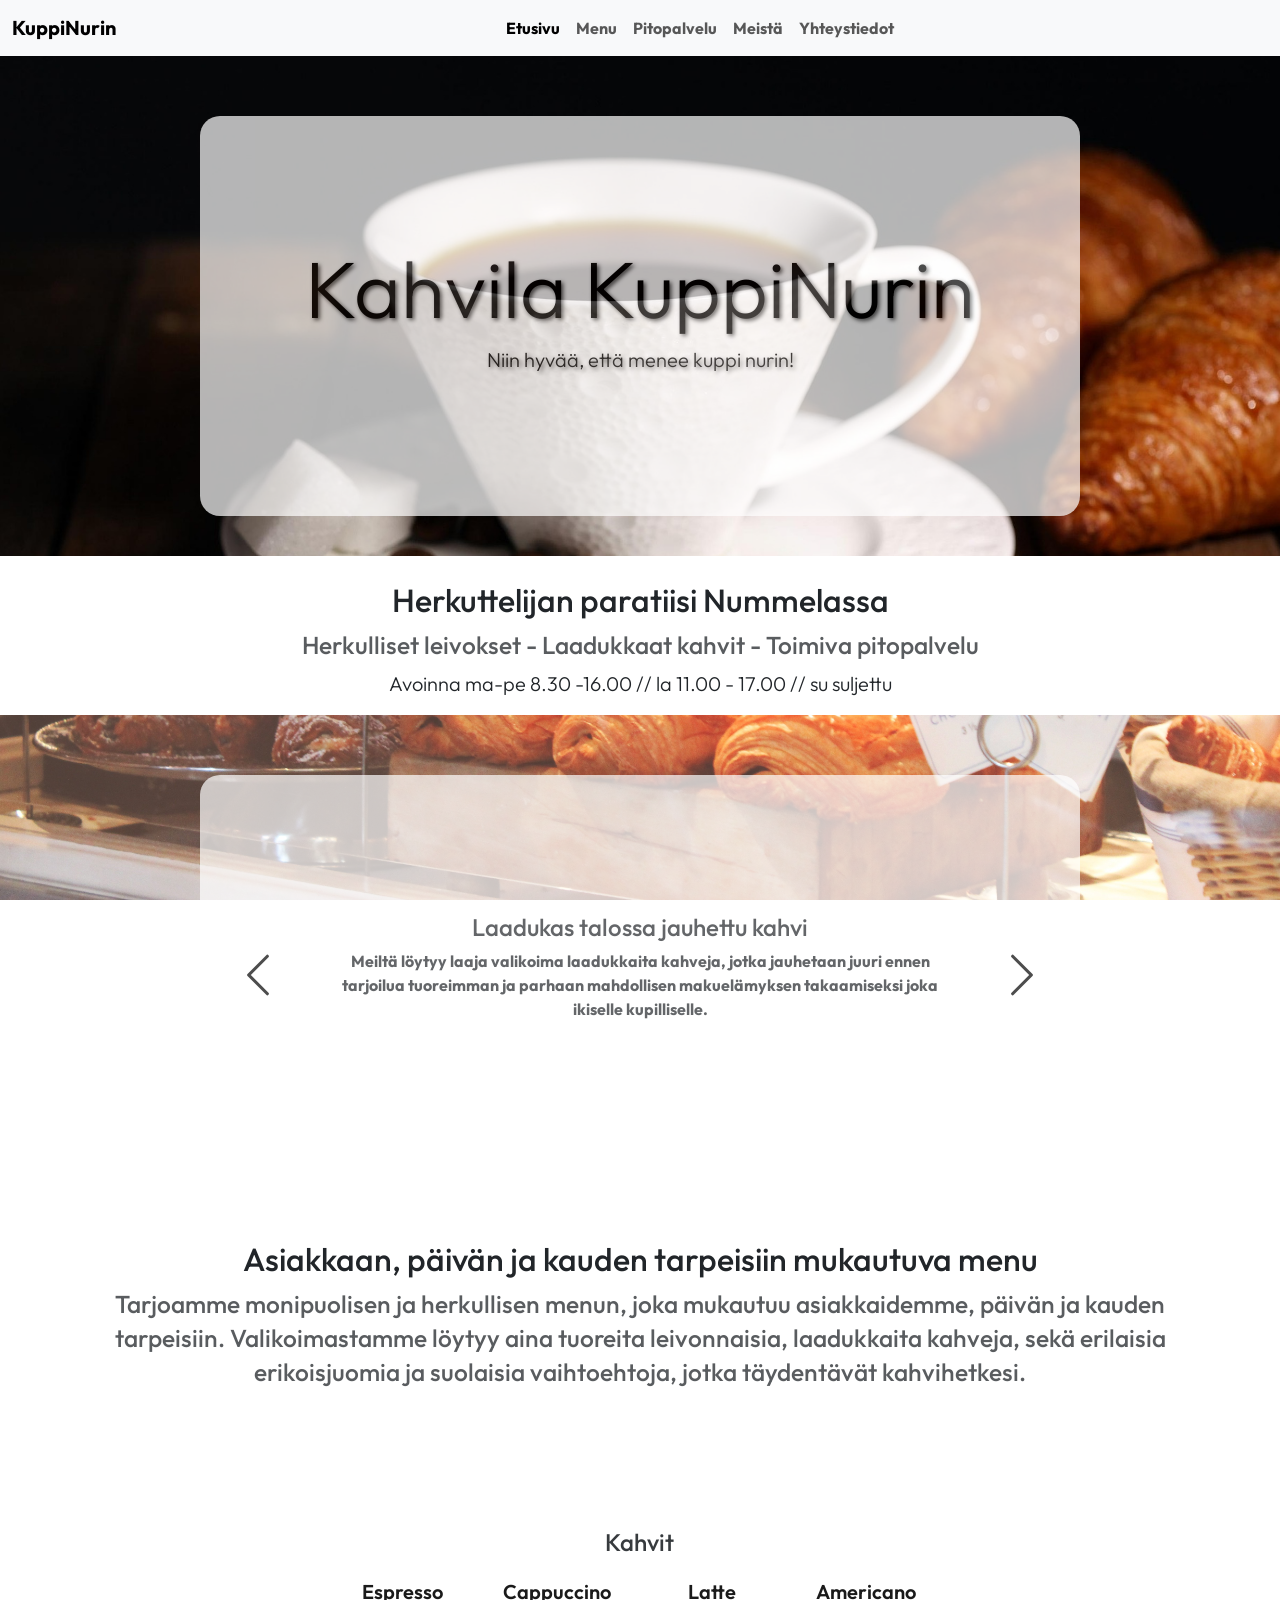
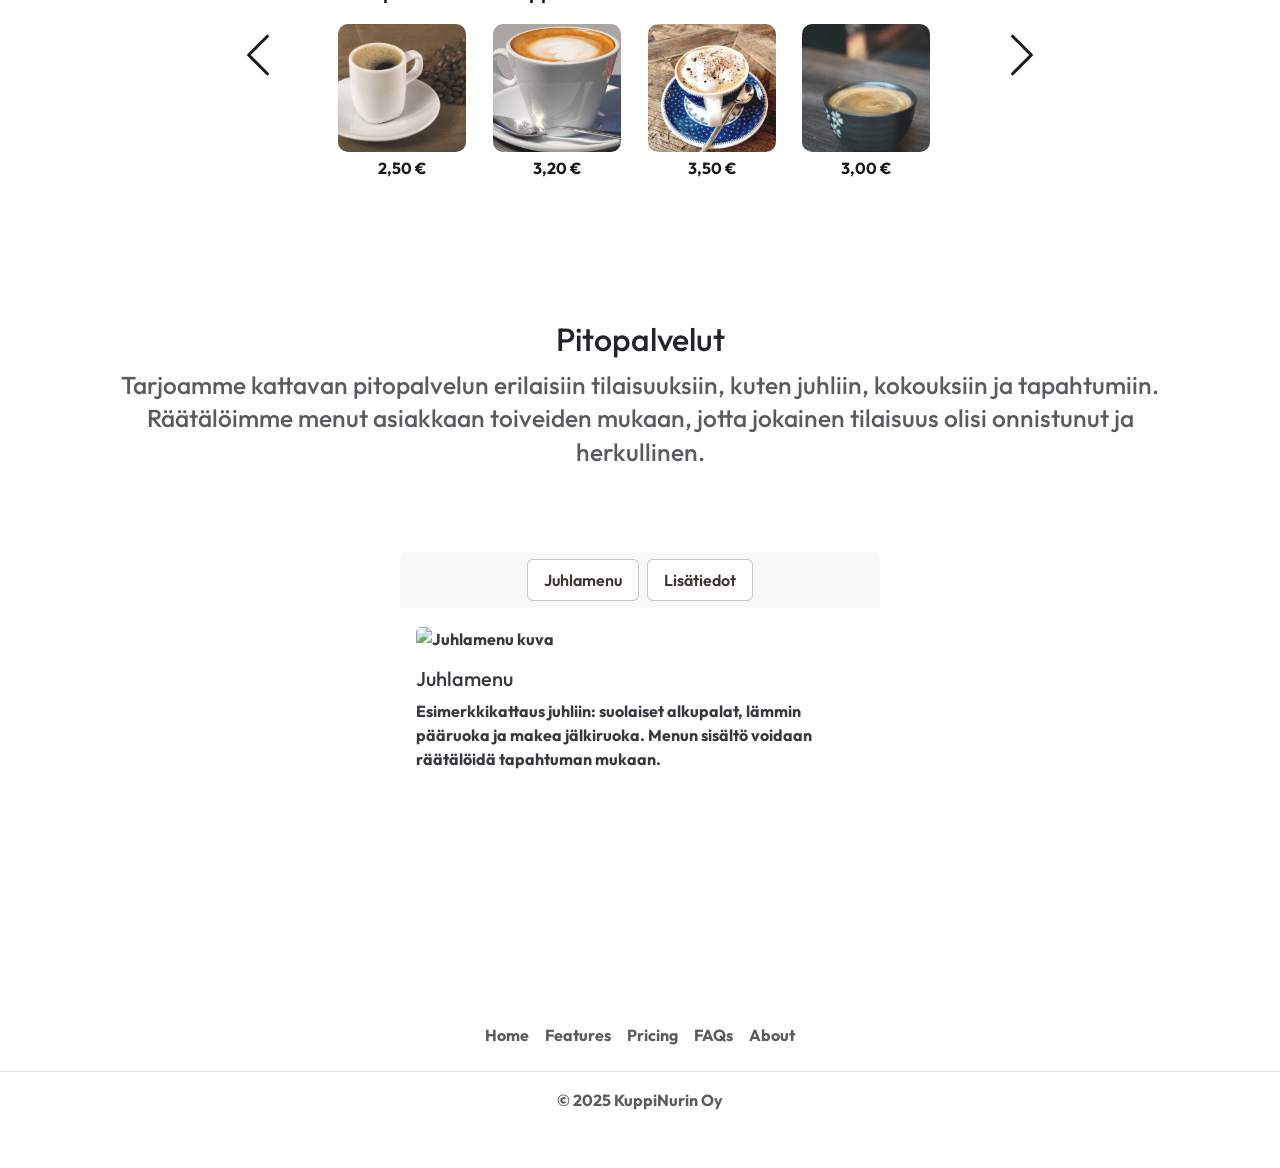
==== index.html @ 812c6a85 "Add new menu images for chicken panini, feta pie, tuna toast, and vegetable wrap" ====
<!doctype html>
<html lang="fi">
  <head>
    <!-- Global metadata, typography, and Bootstrap styles -->
    <meta charset="UTF-8" />
    <meta name="viewport" content="width=device-width, initial-scale=1.0" />
    <title>KuppiNurin</title>
    <link
      href="https://cdn.jsdelivr.net/npm/bootstrap@5.3.8/dist/css/bootstrap.min.css"
      rel="stylesheet"
      integrity="sha384-sRIl4kxILFvY47J16cr9ZwB07vP4J8+LH7qKQnuqkuIAvNWLzeN8tE5YBujZqJLB"
      crossorigin="anonymous" />
    <link rel="stylesheet" href="index_style.css" />
    <link rel="preconnect" href="https://fonts.googleapis.com" />
    <link rel="preconnect" href="https://fonts.gstatic.com" crossorigin />
    <link
      href="https://fonts.googleapis.com/css2?family=Outfit:wght@100..900&display=swap"
      rel="stylesheet" />
  </head>

  <body>
    <!-- Sticky top navigation and hero banner -->
    <header>
      <nav
        class="navbar navbar-expand-lg bg-body-tertiary justify-content-center"
        id="stickynav">
        <div class="container-fluid">
          <a class="navbar-brand" href="#">KuppiNurin</a>
          <button
            class="navbar-toggler"
            type="button"
            data-bs-toggle="collapse"
            data-bs-target="#navbarSupportedContent"
            aria-controls="navbarSupportedContent"
            aria-expanded="false"
            aria-label="Toggle navigation">
            <span class="navbar-toggler-icon"></span>
          </button>
          <div class="collapse navbar-collapse" id="navbarSupportedContent">
            <ul class="navbar-nav mx-auto mb-2 mb-lg-0">
              <li class="nav-item">
                <a class="nav-link active" aria-current="page" href="#"
                  >Etusivu</a
                >
              </li>
              <li class="nav-item">
                <a class="nav-link" href="./menu.html">Menu</a>
              </li>
              <li class="nav-item">
                <a class="nav-link" href="#">Pitopalvelu</a>
              </li>
              <li class="nav-item">
                <a class="nav-link" href="#">Meistä</a>
              </li>
              <li class="nav-item">
                <a class="nav-link" href="#">Yhteystiedot</a>
              </li>
            </ul>
          </div>
        </div>
      </nav>
      <section id="hero-section">
        <div class="container-fluid" id="hero">
          <div class="container" id="herobackground">
            <div class="container justify-content-center" id="hero-content">
              <h1 class="display-1">Kahvila KuppiNurin</h1>
              <p class="lead">Niin hyvää, että menee kuppi nurin!</p>
            </div>
          </div>
        </div>
      </section>
    </header>
    <main>
      <!-- Business intro and opening-hours summary -->
      <section id="business-section">
        <div class="container" id="openinghours">
          <div class="container" id="openinghourscontent">
            <h2>Herkuttelijan paratiisi Nummelassa</h2>
            <h3>
              <small class="text-muted"
                >Herkulliset leivokset - Laadukkaat kahvit - Toimiva
                pitopalvelu</small
              >
            </h3>
            <p class="lead">
              Avoinna ma-pe 8.30 -16.00 // la 11.00 - 17.00 // su suljettu
            </p>
          </div>
        </div>
      </section>
      <!-- About carousel describing core coffee shop services -->
      <section id="information-section">
        <div class="container-fluid" id="businessdescription">
          <div class="container" id="businessdescriptionbackground">
            <div
              class="container justify-content-center"
              id="businessdescriptioncontent">
              <div id="businessdescription-carousel" class="carousel slide">
                <div class="carousel-inner">
                  <div class="carousel-item active">
                    <div
                      class="d-flex justify-content-center align-items-center">
                      <div class="text-center" id="business-caption-1">
                        <h4>Laadukas talossa jauhettu kahvi</h4>
                        <p>
                          Meiltä löytyy laaja valikoima laadukkaita kahveja,
                          jotka jauhetaan juuri ennen tarjoilua tuoreimman ja
                          parhaan mahdollisen makuelämyksen takaamiseksi joka
                          ikiselle kupilliselle.
                        </p>
                      </div>
                    </div>
                  </div>
                  <div class="carousel-item">
                    <div
                      class="d-flex justify-content-center align-items-center">
                      <div class="text-center" id="business-caption-2">
                        <h4>Tuoreet leivonnaiset</h4>
                        <p>
                          Tarjoamme päivittäin tuoreita leivonnaisia, kuten
                          croissanteja, muffinsseja, ja muita herkullisia
                          vaihtoehtoja, jotka täydentävät kahvihetkesi.
                        </p>
                      </div>
                    </div>
                  </div>
                  <div class="carousel-item">
                    <div
                      class="d-flex justify-content-center align-items-center">
                      <div class="text-center" id="business-caption-3">
                        <h4>Kattava pitopalvelu</h4>
                        <p>
                          Tarjoamme kattavan pitopalvelun erilaisiin
                          tilaisuuksiin, kuten juhliin, kokouksiin ja
                          tapahtumiin. Räätälöimme menut asiakkaan toiveiden
                          mukaan, jotta jokainen tilaisuus olisi onnistunut ja
                          herkullinen.
                        </p>
                      </div>
                    </div>
                  </div>
                </div>
                <button
                  class="carousel-control-prev"
                  type="button"
                  data-bs-target="#businessdescription-carousel"
                  data-bs-slide="prev">
                  <span
                    class="carousel-control-prev-icon"
                    aria-hidden="true"></span>
                  <span class="visually-hidden">Previous</span>
                </button>
                <button
                  class="carousel-control-next"
                  type="button"
                  data-bs-target="#businessdescription-carousel"
                  data-bs-slide="next">
                  <span
                    class="carousel-control-next-icon"
                    aria-hidden="true"></span>
                  <span class="visually-hidden">Next</span>
                </button>
              </div>
            </div>
          </div>
        </div>
      </section>
      <!-- Menu preview carousel with links to exact products on menu page -->
      <section id="menu-section">
        <div class="container" id="menusectionseparator">
          <div class="container" id="menusectionseparatorcontent">
            <h2>Asiakkaan, päivän ja kauden tarpeisiin mukautuva menu</h2>
            <h3>
              <small class="text-muted"
                >Tarjoamme monipuolisen ja herkullisen menun, joka mukautuu
                asiakkaidemme, päivän ja kauden tarpeisiin. Valikoimastamme
                löytyy aina tuoreita leivonnaisia, laadukkaita kahveja, sekä
                erilaisia erikoisjuomia ja suolaisia vaihtoehtoja, jotka
                täydentävät kahvihetkesi.
              </small>
            </h3>
          </div>
        </div>
        <div class="container-fluid" id="menuexamples">
          <div class="container" id="menuexamplebackground">
            <div
              class="container justify-content-center"
              id="menuexamplecontent">
              <div id="menu-carousel" class="carousel slide">
                <div class="carousel-inner">
                  <!-- Carousel slide: coffees -->
                  <div class="carousel-item active">
                    <div
                      class="d-flex justify-content-center align-items-center">
                      <div class="text-center">
                        <h4>Kahvit</h4>
                        <div class="row" id="image-caption-coffee">
                          <ul class="list-group list-group-horizontal-sm">
                            <li class="list-group-item">
                              <a href="./menu.html?product=espresso"
                                >Espresso</a
                              >
                              <img
                                src="images/menu_expresso.jpg"
                                alt="Espresso" />
                              <p>2,50 €</p>
                            </li>
                            <li class="list-group-item">
                              <a href="./menu.html?product=cappuccino"
                                >Cappuccino</a
                              >
                              <img
                                src="images/menu_cappuccino.jpg"
                                alt="Cappuccino" />
                              <p>3,20 €</p>
                            </li>
                            <li class="list-group-item">
                              <a href="./menu.html?product=latte">Latte</a>
                              <img src="images/menu_latte.jpg" alt="Latte" />
                              <p>3,50 €</p>
                            </li>
                            <li class="list-group-item">
                              <a href="./menu.html?product=americano"
                                >Americano</a
                              >
                              <img
                                src="images/menu_americano.jpg"
                                alt="Americano" />
                              <p>3,00 €</p>
                            </li>
                          </ul>
                        </div>
                      </div>
                    </div>
                  </div>

                  <!-- Carousel slide: pastries -->
                  <div class="carousel-item">
                    <div
                      class="d-flex justify-content-center align-items-center">
                      <div class="text-center">
                        <h4>Leivonnaiset</h4>
                        <div class="row" id="image-caption-pastries">
                          <ul class="list-group list-group-horizontal-sm">
                            <li class="list-group-item">
                              <a href="./menu.html?product=croissant"
                                >Croisantti</a
                              >
                              <img
                                src="images/menu_croissant.jpg"
                                alt="Croisantti" />
                              <p>3,80 €</p>
                            </li>
                            <li class="list-group-item">
                              <a href="./menu.html?product=muffinssi"
                                >Muffinssi</a
                              >
                              <img
                                src="images/menu_muffin.jpg"
                                alt="Muffinssi" />
                              <p>4,20 €</p>
                            </li>
                            <li class="list-group-item">
                              <a href="./menu.html?product=korvapuusti"
                                >Korvapuusti</a
                              >
                              <img
                                src="images/menu_korvapuusti.jpg"
                                alt="Korvapuusti" />
                              <p>3,60 €</p>
                            </li>
                            <li class="list-group-item">
                              <a href="./menu.html?product=suklaakakku"
                                >Suklaakakku</a
                              >
                              <img
                                src="images/menu_chocolatecake.jpg"
                                alt="Suklaakakku" />
                              <p>5,40 €</p>
                            </li>
                          </ul>
                        </div>
                      </div>
                    </div>
                  </div>

                  <!-- Carousel slide: special drinks -->
                  <div class="carousel-item">
                    <div
                      class="d-flex justify-content-center align-items-center">
                      <div class="text-center">
                        <h4>Erikoisjuomat</h4>
                        <div class="row" id="image-caption-specialdrinks">
                          <ul class="list-group list-group-horizontal-sm">
                            <li class="list-group-item">
                              <a href="./menu.html?product=chai%20latte"
                                >Chai Latte</a
                              >
                              <img
                                src="images/menu_chailatte.jpg"
                                alt="Chai Latte" />
                              <p>4,90 €</p>
                            </li>
                            <li class="list-group-item">
                              <a href="./menu.html?product=matcha%20latte"
                                >Matcha Latte</a
                              >
                              <img
                                src="images/menu_matchalatte.jpg"
                                alt="Matcha Latte" />
                              <p>5,20 €</p>
                            </li>
                            <li class="list-group-item">
                              <a href="./menu.html?product=caramel%20latte"
                                >Caramel Latte</a
                              >
                              <img
                                src="images/menu_caramellatte.jpg"
                                alt="Caramel Latte" />
                              <p>3,60 €</p>
                            </li>
                            <li class="list-group-item">
                              <a href="./menu.html?product=affogato"
                                >Affogato</a
                              >
                              <img
                                src="images/menu_affogato.jpg"
                                alt="Affogato" />
                              <p>5,40 €</p>
                            </li>
                          </ul>
                        </div>
                      </div>
                    </div>
                  </div>

                  <!-- Carousel slide: savory items -->
                  <div class="carousel-item">
                    <div
                      class="d-flex justify-content-center align-items-center">
                      <div class="text-center">
                        <h4>Suolaiset</h4>
                        <div class="row" id="image-caption-savory">
                          <ul class="list-group list-group-horizontal-sm">
                            <li class="list-group-item">
                              <a href="#">Kana panini</a>
                              <img
                                src="images/menu_chickenpanini.jpg"
                                alt="Kana panini" />
                              <p>6,90 €</p>
                            </li>
                            <li class="list-group-item">
                              <a href="#">Feta piirakka</a>
                              <img
                                src="images/menu_fetapie.jpg"
                                alt="Feta piirakka" />
                              <p>5,80 €</p>
                            </li>
                            <li class="list-group-item">
                              <a href="#">Tonnikala toast</a>
                              <img
                                src="images/menu_tunatoast.jpg"
                                alt="Tonnikala toast" />
                              <p>6,40 €</p>
                            </li>
                            <li class="list-group-item">
                              <a href="#">Kasvis wrap</a>
                              <img
                                src="images/menu_vegetablewrap.jpg"
                                alt="Kasvis wrap" />
                              <p>6,20 €</p>
                            </li>
                          </ul>
                        </div>
                      </div>
                    </div>
                  </div>
                </div>
                <button
                  class="carousel-control-prev"
                  type="button"
                  data-bs-target="#menu-carousel"
                  data-bs-slide="prev">
                  <span
                    class="carousel-control-prev-icon"
                    aria-hidden="true"></span>
                  <span class="visually-hidden">Previous</span>
                </button>
                <button
                  class="carousel-control-next"
                  type="button"
                  data-bs-target="#menu-carousel"
                  data-bs-slide="next">
                  <span
                    class="carousel-control-next-icon"
                    aria-hidden="true"></span>
                  <span class="visually-hidden">Next</span>
                </button>
              </div>
            </div>
          </div>
        </div>
      </section>
      <!-- Catering preview with tabbed card content -->
      <section id="catering-section">
        <div class="container" id="cateringssectionseparator">
          <div class="container" id="cateringssectionseparatorcontent">
            <h2>Pitopalvelut</h2>
            <h3>
              <small class="text-muted"
                >Tarjoamme kattavan pitopalvelun erilaisiin tilaisuuksiin, kuten
                juhliin, kokouksiin ja tapahtumiin. Räätälöimme menut asiakkaan
                toiveiden mukaan, jotta jokainen tilaisuus olisi onnistunut ja
                herkullinen.
              </small>
            </h3>
          </div>
        </div>
        <div class="container-fluid" id="catering">
          <div class="container" id="cateringbackground">
            <div class="container justify-content-center" id="cateringcontent">
              <div class="card">
                <div class="card-header">
                  <ul
                    class="nav nav-pills card-header-pills"
                    id="catering-tabs"
                    role="tablist">
                    <li class="nav-item">
                      <button
                        class="nav-link active"
                        id="catering-menu-tab"
                        data-bs-toggle="pill"
                        data-bs-target="#catering-menu"
                        type="button"
                        role="tab"
                        aria-controls="catering-menu"
                        aria-selected="true">
                        Juhlamenu
                      </button>
                    </li>
                    <li class="nav-item">
                      <button
                        class="nav-link"
                        id="catering-info-tab"
                        data-bs-toggle="pill"
                        data-bs-target="#catering-info"
                        type="button"
                        role="tab"
                        aria-controls="catering-info"
                        aria-selected="false">
                        Lisätiedot
                      </button>
                    </li>
                  </ul>
                </div>
                <div class="card-body">
                  <div class="tab-content" id="catering-tabs-content">
                    <div
                      class="tab-pane fade show active"
                      id="catering-menu"
                      role="tabpanel"
                      aria-labelledby="catering-menu-tab"
                      tabindex="0">
                      <img
                        src="https://picsum.photos/id/0/800"
                        class="card-img-top"
                        alt="Juhlamenu kuva" />
                      <h5 class="card-title pt-3">Juhlamenu</h5>
                      <p class="card-text">
                        Esimerkkikattaus juhliin: suolaiset alkupalat, lämmin
                        pääruoka ja makea jälkiruoka. Menun sisältö voidaan
                        räätälöidä tapahtuman mukaan.
                      </p>
                    </div>
                    <div
                      class="tab-pane fade"
                      id="catering-info"
                      role="tabpanel"
                      aria-labelledby="catering-info-tab"
                      tabindex="0">
                      <img
                        src="https://picsum.photos/id/292/800"
                        class="card-img-top"
                        alt="Pitopalvelun lisatiedot" />
                      <h5 class="card-title pt-3">Lisätiedot</h5>
                      <p class="card-text">
                        Toimitamme tarjoilut Nummelan alueelle. Varaus kannattaa
                        tehdä vähintään viikko etukäteen. Kysy tarjous
                        sähköpostilla tai puhelimitse.
                      </p>
                    </div>
                  </div>
                </div>
              </div>
            </div>
          </div>
        </div>
      </section>
    </main>
    <!-- Footer links and copyright -->
    <footer class="py-3 my-4">
      <ul class="nav justify-content-center border-bottom pb-3 mb-3">
        <li class="nav-item">
          <a href="#" class="nav-link px-2 text-body-secondary">Home</a>
        </li>
        <li class="nav-item">
          <a href="#" class="nav-link px-2 text-body-secondary">Features</a>
        </li>
        <li class="nav-item">
          <a href="#" class="nav-link px-2 text-body-secondary">Pricing</a>
        </li>
        <li class="nav-item">
          <a href="#" class="nav-link px-2 text-body-secondary">FAQs</a>
        </li>
        <li class="nav-item">
          <a href="#" class="nav-link px-2 text-body-secondary">About</a>
        </li>
      </ul>
      <p class="text-center text-body-secondary">© 2025 KuppiNurin Oy</p>
    </footer>
    <!-- Bootstrap JavaScript + site-specific behavior -->
    <script
      src="https://cdn.jsdelivr.net/npm/bootstrap@5.3.8/dist/js/bootstrap.bundle.min.js"
      integrity="sha384-FKyoEForCGlyvwx9Hj09JcYn3nv7wiPVlz7YYwJrWVcXK/BmnVDxM+D2scQbITxI"
      crossorigin="anonymous"></script>
    <script src="app.js"></script>
  </body>
</html>
---- index_style.css ----
/* Base typography and global text rendering */
body {
  font-family: Outfit, sans-serif;
  font-optical-sizing: auto;
  font-weight: bold;
  font-style: normal;
}

/* Sticky top navigation */
#stickynav {
  position: sticky;
  top: 0;
  z-index: 1000;
}

/* Hero section background and centered content shell */
#hero {
  background-image: url("images/hero_home_image.jpg");
  background-size: cover;
  background-position: center;
  background-repeat: no-repeat;
  background-attachment: fixed;
  width: 100%;
  height: 500px;
  display: flex;
  justify-content: center;
  align-items: center;
  padding-top: 20px;
  box-sizing: border-box;
}

#herobackground {
  background-color: white;
  width: 70%;
  height: 400px;
  opacity: 0.7;
  display: flex;
  justify-content: center;
  align-items: center;
  border-radius: 20px;
}

#hero-content {
  display: flex;
  flex-direction: column;
  justify-content: center;
  align-items: center;
  height: 100%;
  color: black;
  text-shadow: 2px 2px 4px rgb(0 0 0 / 70%);
}

/* Opening-hours intro block */
#openinghours {
  width: 100%;
  display: flex;
  padding-top: 20px;
}

#openinghourscontent {
  width: 100%;
  display: flex;
  flex-direction: column;
  justify-content: center;
  align-items: center;
  text-align: center;
  padding-top: 5px;
}

/* Business description section with parallax-like background */
#businessdescription {
  background-image: url("images/infosection_home_image.jpg");
  background-size: cover;
  background-position: center;
  background-repeat: no-repeat;
  background-attachment: fixed;
  width: 100%;
  height: 500px;
  display: flex;
  justify-content: center;
  align-items: center;
  padding-top: 20px;
  box-sizing: border-box;
}

#businessdescriptionbackground {
  background-color: white;
  width: 70%;
  height: 400px;
  opacity: 0.7;
  display: flex;
  justify-content: center;
  align-items: center;
  border-radius: 20px;
}

/* Shared caption width for carousel text blocks */
#business-caption-1,
#business-caption-2,
#business-caption-3,
#menu-caption-1,
#menu-caption-2 {
  max-width: 700px;
  margin: 0 auto;
  padding: 0 40px; /* lisää ilmaa reunoihin */
}

/* Carousel controls and focus visibility */
.carousel-control-prev-icon,
.carousel-control-next-icon {
  width: 50px;
  height: 50px;
  color: white;
  filter: invert(100%);
}

/* Carousel control button visibility */
.carousel-control-prev,
.carousel-control-next {
  opacity: 1;
  width: 8%;
  border: none;
  transition: all 0.8s ease;
}

.carousel-control-prev:hover,
.carousel-control-next:hover {
  background-color: white;
  border: none;
  transform: scale(1.05);
}

.carousel-control-prev:focus-visible,
.carousel-control-next:focus-visible {
  outline: none;
  box-shadow:
    0 0 0 4px white,
    0 0 0 8px rgb(0 0 0 / 60%);
  border-radius: 8px;
}

/* Prevent browser scroll anchoring from jumping carousel areas */
#businessdescription-carousel,
#menu-carousel,
#businessdescription-carousel .carousel-inner,
#menu-carousel .carousel-inner {
  overflow-anchor: none;
}

#businessdescription-carousel .carousel-item > .d-flex,
#menu-carousel .carousel-item > .d-flex {
  height: 300px;
}

/* Menu section heading area */
#menusectionseparator {
  width: 100%;
  display: flex;
  padding-top: 20px;
}

#menusectionseparatorcontent {
  width: 100%;
  display: flex;
  flex-direction: column;
  justify-content: center;
  align-items: center;
  text-align: center;
  padding-top: 5px;
}

/* Menu example carousel background panel */
#menuexamples {
  background-image: url("images/menusection_home_image.jpg");
  background-size: cover;
  background-position: center;
  background-repeat: no-repeat;
  background-attachment: fixed;
  width: 100%;
  height: 500px;
  display: flex;
  justify-content: center;
  align-items: center;
  padding-top: 20px;
  box-sizing: border-box;
}

#menuexamplebackground {
  background-color: white;
  width: 70%;
  height: 400px;
  opacity: 0.9;
  display: flex;
  justify-content: center;
  align-items: center;
  border-radius: 20px;
  overflow: hidden;
}

/* Product preview list layout and card spacing */
#image-caption-coffee,
#image-caption-pastries,
#image-caption-specialdrinks,
#image-caption-savory {
  max-width: 750px;
  margin: 0 auto;
  padding: 0 clamp(0.5rem, 2vw, 1.25rem); /* lisää ilmaa reunoihin */
}

ul.list-group-horizontal-sm {
  justify-content: center;
  gap: clamp(0.5rem, 1.2vw, 1.1rem);
}

.list-group-item {
  background-color: transparent;
  justify-content: center; /* 🔥 tärkein */
  border: none;
  color: black;
  width: auto;
}

ul.list-group-horizontal-sm > .list-group-item {
  display: flex;
  flex-direction: column;
  align-items: center;
  justify-content: flex-start;
  width: auto;
  flex: 0 1 auto;
  padding: 0.25rem clamp(0.15rem, 0.4vw, 0.45rem);
}

.list-group-item img {
  width: clamp(72px, 10vw, 150px);
  height: clamp(72px, 10vw, 150px);
  object-fit: cover;
  border-radius: 10px;
  margin-top: 9px;
}

/* Product name links and interaction states */
.list-group-item a {
  display: inline-flex;
  align-items: center;
  justify-content: center;
  min-width: clamp(5.2rem, 8vw, 6.5rem);
  min-height: 46px;
  padding: 0.45rem clamp(0.55rem, 0.9vw, 1rem);
  color: black;
  text-decoration: none;
  font-size: 20px;
  font-weight: 600;
  border-radius: 8px;
  white-space: nowrap; /* prevents text from moving to the next line */
  transition:
    background-color 0.2s ease,
    transform 0.2s ease,
    box-shadow 0.2s ease;
}

.list-group-item a:hover {
  background-color: rgb(255 255 255 / 65%);
}

.list-group-item a:focus-visible {
  outline: none;
  background-color: rgb(255 255 255 / 90%);
  box-shadow:
    0 0 0 4px white,
    0 0 0 8px rgb(0 0 0 / 60%);
}

.list-group-item p {
  margin: 0.45rem 0 0;
  font-size: 16px;
  font-weight: 700;
  line-height: 1.2;
}

/* Catering section heading area */
#cateringssectionseparator {
  width: 100%;
  display: flex;
  padding-top: 20px;
}

#cateringssectionseparatorcontent {
  width: 100%;
  display: flex;
  flex-direction: column;
  justify-content: center;
  align-items: center;
  text-align: center;
  padding-top: 5px;
}

/* Catering feature panel and card layout */
#catering {
  background-image: url("images/catering_home_image.jpg");
  background-size: cover;
  background-position: center;
  background-repeat: no-repeat;
  background-attachment: fixed;
  width: 100%;
  height: 500px;
  display: flex;
  justify-content: center;
  align-items: center;
  padding-top: 20px;
  box-sizing: border-box;
}

#cateringbackground {
  background-color: white;
  width: 70%;
  height: 400px;
  opacity: 0.9;
  display: flex;
  justify-content: center;
  align-items: stretch;
  border-radius: 20px;
  overflow: hidden;
  padding: 1rem 0;
}

#cateringcontent {
  width: 100%;
  height: 100%;
  display: flex;
  justify-content: center;
  align-items: center;
  padding: 0 1rem;
  overflow: hidden;
}

#cateringcontent .card {
  width: min(100%, 30rem);
  height: 100%;
  display: flex;
  flex-direction: column;
  overflow: hidden;
  border: none;
}

#cateringcontent .card-header {
  flex: 0 0 auto;
  border: none;
}

#cateringcontent .card-body {
  flex: 1 1 auto;
  min-height: 0;
  overflow: hidden;
  border: none;
}

#cateringcontent .card-img-top {
  width: 100%;
  height: 130px;
  object-fit: cover;
}

/* Catering tabs, active states, and CTA button styles */
#catering-tabs {
  flex-wrap: wrap;
  justify-content: center;
  gap: 0.5rem;
}

#catering-tabs .nav-link {
  white-space: nowrap;
  color: #2a211a;
  background-color: rgb(255 255 255 / 65%);
  border: 1px solid rgb(111 78 55 / 35%);
  font-weight: 600;
}

#catering-tabs-content .tab-pane {
  min-height: 100%;
}

#catering-tabs-content .card-text {
  overflow-wrap: anywhere;
}

#catering-tabs .nav-link:hover {
  background-color: rgb(111 78 55 / 12%);
  border-color: rgb(111 78 55 / 55%);
}

#catering-tabs .nav-link.active,
#catering-tabs .show > .nav-link {
  color: #fff;
  background-color: #6f4e37;
  border-color: #6f4e37;
}

.catering-cta-btn {
  margin-top: 0.5rem;
  background-color: #6f4e37;
  border-color: #6f4e37;
  color: #fff;
  font-weight: 600;
}

.catering-cta-btn:hover,
.catering-cta-btn:focus-visible {
  background-color: #5a3f2d;
  border-color: #5a3f2d;
  color: #fff;
}

/* Tablet and mobile adjustments */
@media (width <= 900px) {
  .carousel-control-prev:focus-visible,
  .carousel-control-next:focus-visible {
    box-shadow: none;
  }

  #menu-carousel .carousel-inner {
    overflow: visible;
    min-height: 23rem;
  }

  #menu-carousel .carousel-item .d-flex {
    height: auto !important;
    min-height: 0;
    align-items: flex-start !important;
    padding: 0.25rem 0 0.75rem;
  }

  #herobackground {
    width: 100%;
    height: auto;
  }

  #businessdescriptionbackground {
    width: 100%;
    height: auto;
  }

  #menuexamplebackground {
    width: 100%;
    height: auto;
  }

  #cateringbackground {
    width: 100%;
    height: auto;
    min-height: 400px;
  }

  #cateringcontent {
    padding: 0.75rem;
  }

  #cateringcontent .card {
    width: 100%;
    max-height: calc(100% - 1.5rem);
  }

  #cateringcontent .card-body {
    padding: 0.85rem;
  }

  #catering-tabs {
    gap: 0.35rem;
  }

  #cateringcontent .card-img-top {
    max-height: 150px;
  }

  #image-caption-coffee,
  #image-caption-pastries,
  #image-caption-specialdrinks,
  #image-caption-savory {
    height: auto;
    width: auto;
  }

  /* Override Bootstrap's horizontal list to stack vertically */
  ul.list-group-horizontal-sm {
    flex-direction: column;
    gap: 0.6rem;
  }

  .list-group-item {
    width: 100%;
  }

  ul.list-group-horizontal-sm > .list-group-item {
    display: grid;
    grid-template-columns: minmax(0, 1fr) 60px;
    grid-template-areas:
      "name img"
      "price img";
    row-gap: 0.15rem;
    align-items: center;
    justify-content: initial;
    width: 100%;
    flex: none;
    padding: 0;
  }

  .list-group-item img {
    grid-area: img;
    width: 50px;
    min-width: 50px;
    max-width: 50px;
    height: 50px;
    min-height: 50px;
    max-height: 50px;
    object-fit: cover;
    margin: 0;
    place-self: center end;
  }

  .list-group-item a {
    grid-area: name;
    justify-content: flex-start;
    min-width: 100%;
    min-height: 44px;
    padding: 0.45rem 0.75rem;
    text-align: left;
    padding-right: 20px;
    font-size: 16px;
  }

  .list-group-item p {
    grid-area: price;
    margin: 0;
    padding: 0 0.75rem 0.35rem;
    text-align: left;
    font-size: 14px;
  }
}
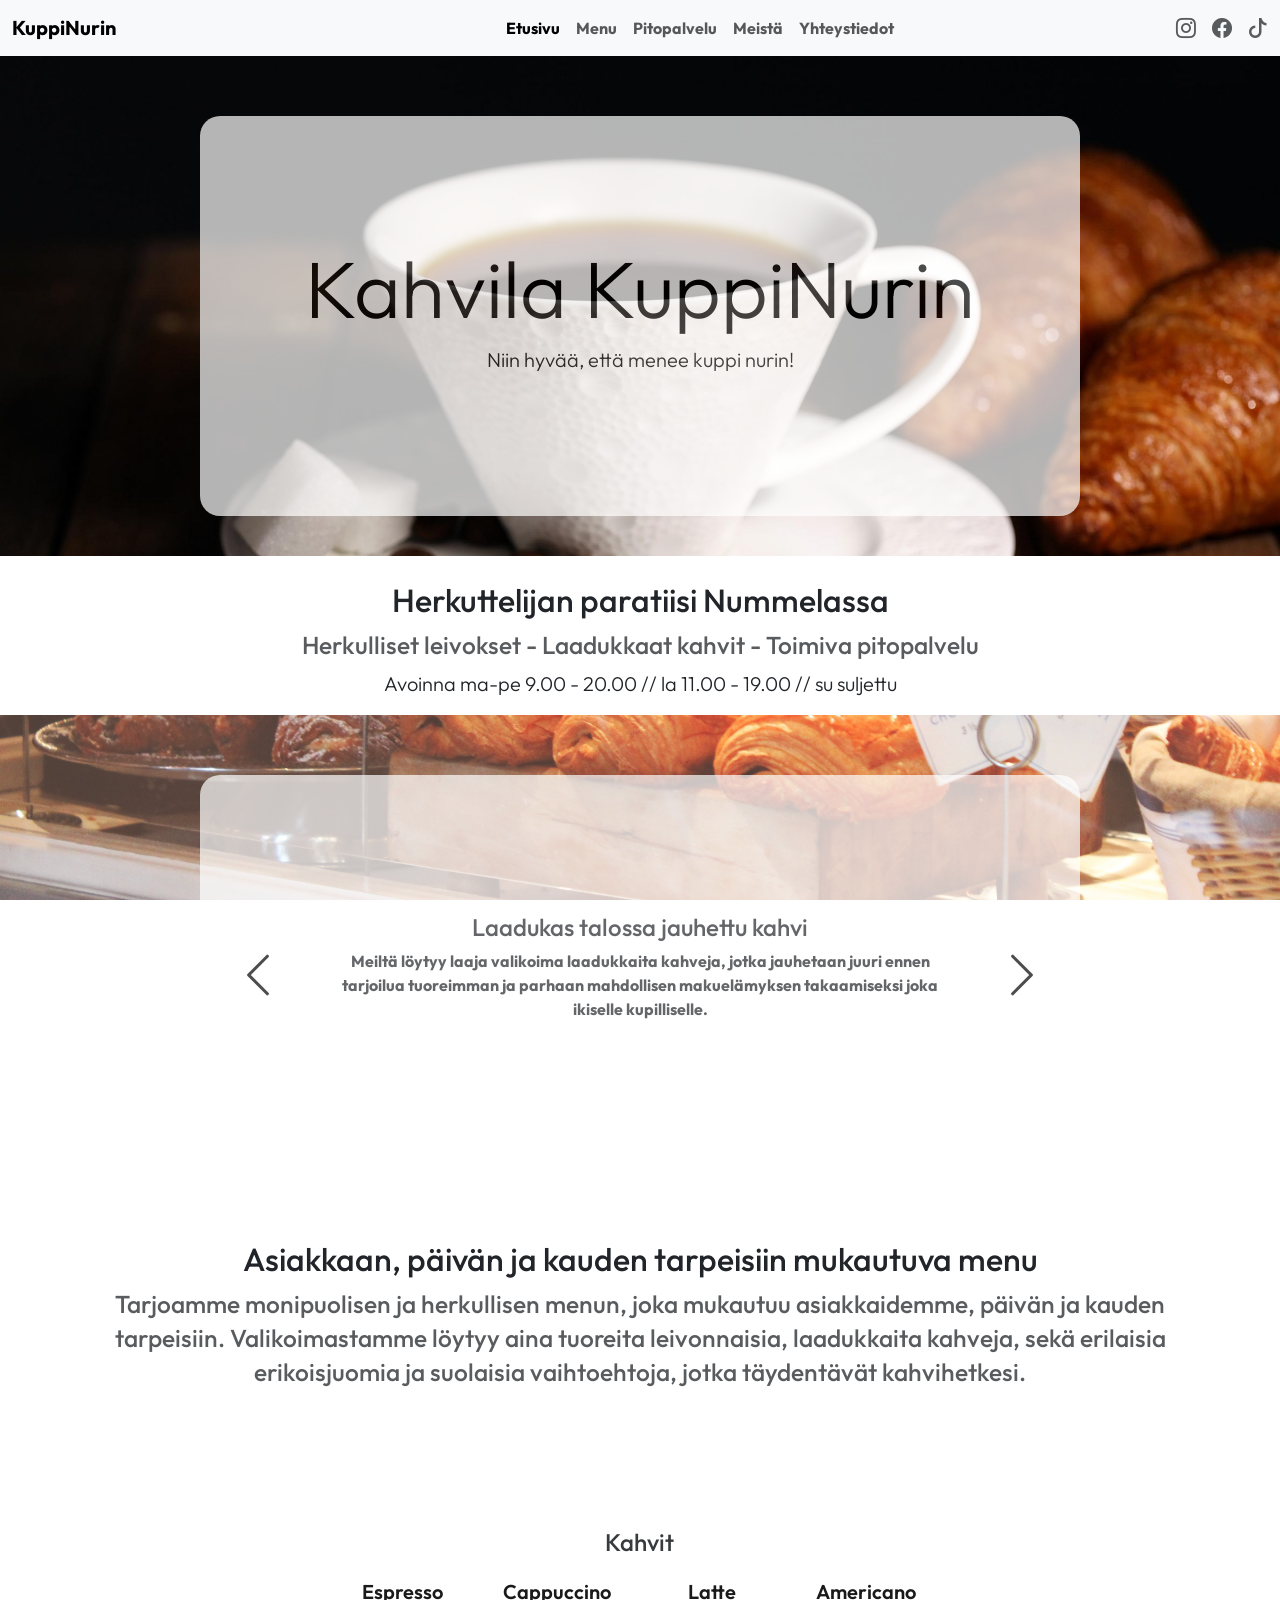
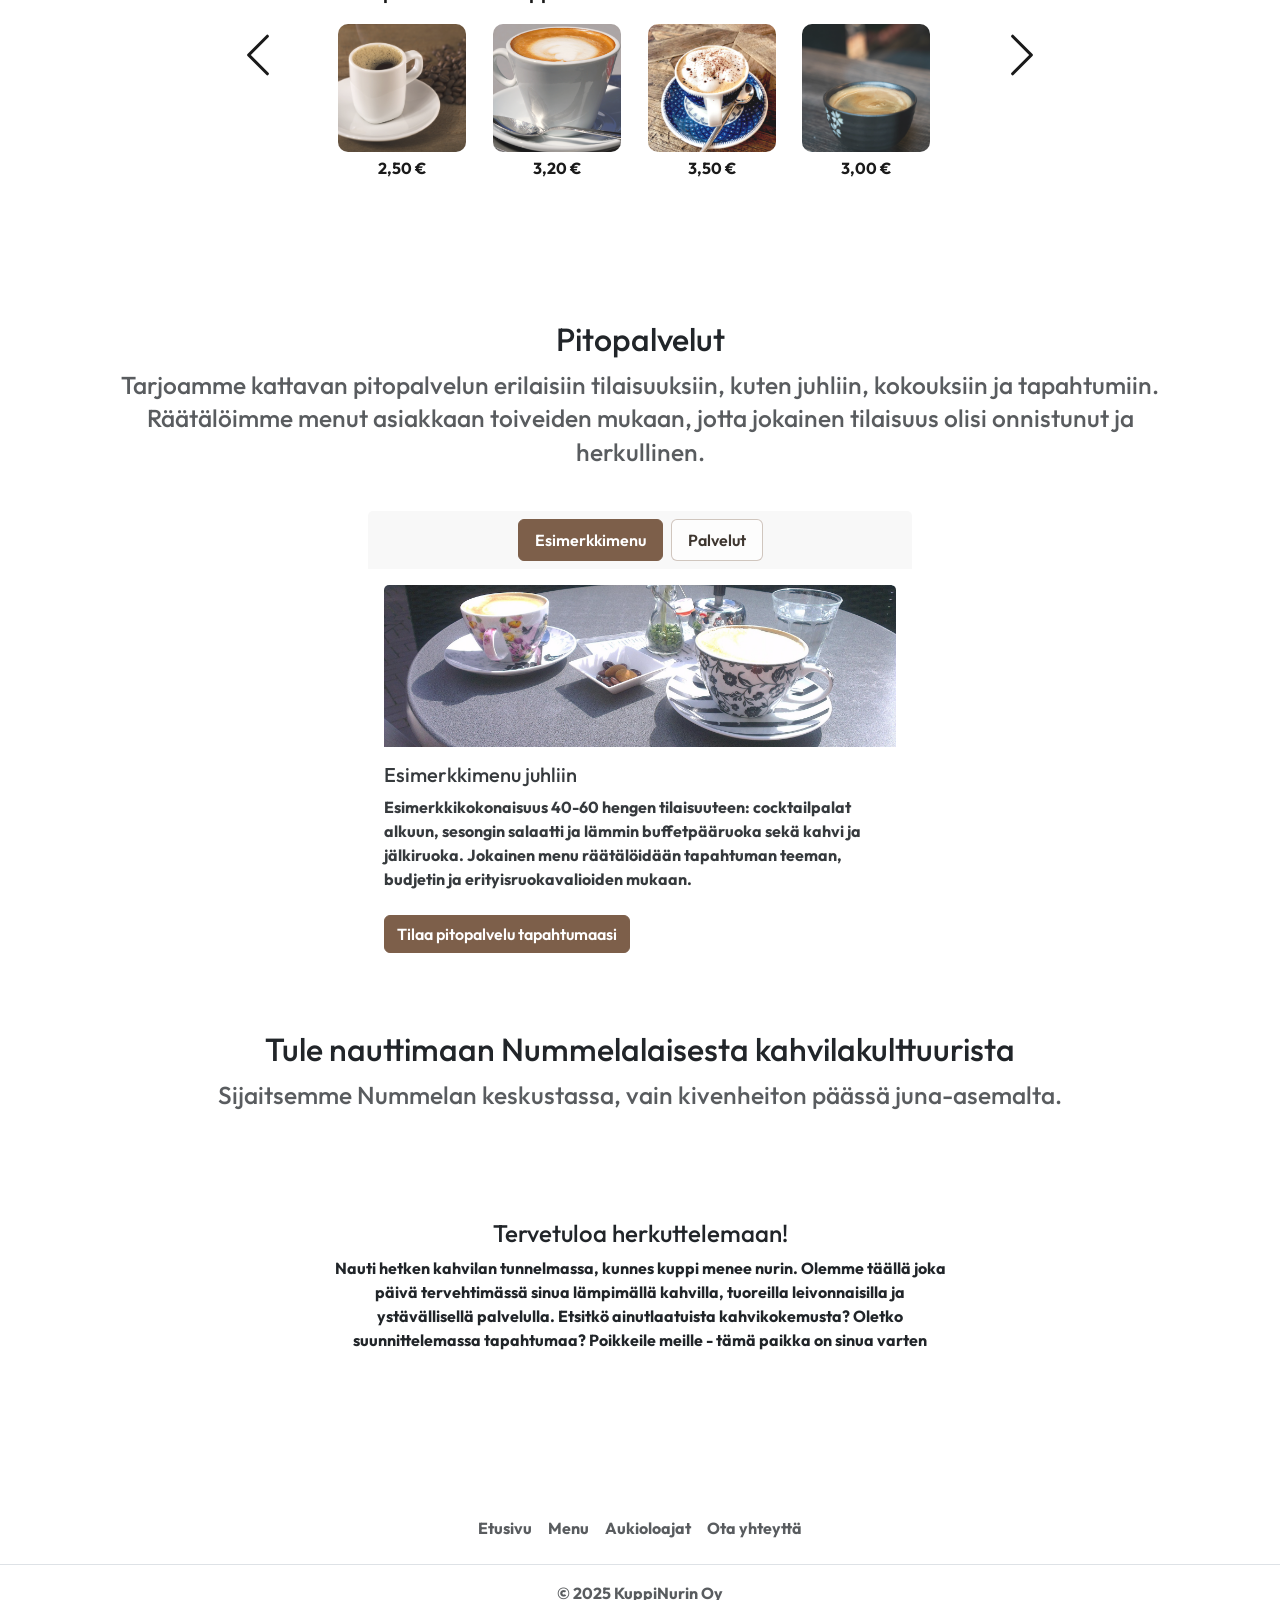
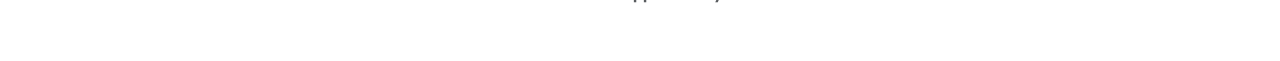
==== commit 64aa3bcc: "Add new "Yhteystiedot" page and update styles for improved layout and responsiveness - Created a new" ====
--- a/index.html
+++ b/index.html
@@ -1,528 +1,447 @@
 <!doctype html>
 <html lang="fi">
-  <head>
-    <!-- Global metadata, typography, and Bootstrap styles -->
-    <meta charset="UTF-8" />
-    <meta name="viewport" content="width=device-width, initial-scale=1.0" />
-    <title>KuppiNurin</title>
-    <link
-      href="https://cdn.jsdelivr.net/npm/bootstrap@5.3.8/dist/css/bootstrap.min.css"
-      rel="stylesheet"
-      integrity="sha384-sRIl4kxILFvY47J16cr9ZwB07vP4J8+LH7qKQnuqkuIAvNWLzeN8tE5YBujZqJLB"
-      crossorigin="anonymous" />
-    <link rel="stylesheet" href="index_style.css" />
-    <link rel="preconnect" href="https://fonts.googleapis.com" />
-    <link rel="preconnect" href="https://fonts.gstatic.com" crossorigin />
-    <link
-      href="https://fonts.googleapis.com/css2?family=Outfit:wght@100..900&display=swap"
-      rel="stylesheet" />
-  </head>
-
-  <body>
-    <!-- Sticky top navigation and hero banner -->
-    <header>
-      <nav
-        class="navbar navbar-expand-lg bg-body-tertiary justify-content-center"
-        id="stickynav">
-        <div class="container-fluid">
-          <a class="navbar-brand" href="#">KuppiNurin</a>
-          <button
-            class="navbar-toggler"
-            type="button"
-            data-bs-toggle="collapse"
-            data-bs-target="#navbarSupportedContent"
-            aria-controls="navbarSupportedContent"
-            aria-expanded="false"
-            aria-label="Toggle navigation">
-            <span class="navbar-toggler-icon"></span>
-          </button>
-          <div class="collapse navbar-collapse" id="navbarSupportedContent">
-            <ul class="navbar-nav mx-auto mb-2 mb-lg-0">
-              <li class="nav-item">
-                <a class="nav-link active" aria-current="page" href="#"
-                  >Etusivu</a
-                >
-              </li>
-              <li class="nav-item">
-                <a class="nav-link" href="./menu.html">Menu</a>
-              </li>
-              <li class="nav-item">
-                <a class="nav-link" href="#">Pitopalvelu</a>
-              </li>
-              <li class="nav-item">
-                <a class="nav-link" href="#">Meistä</a>
-              </li>
-              <li class="nav-item">
-                <a class="nav-link" href="#">Yhteystiedot</a>
-              </li>
-            </ul>
-          </div>
-        </div>
-      </nav>
-      <section id="hero-section">
-        <div class="container-fluid" id="hero">
-          <div class="container" id="herobackground">
-            <div class="container justify-content-center" id="hero-content">
-              <h1 class="display-1">Kahvila KuppiNurin</h1>
-              <p class="lead">Niin hyvää, että menee kuppi nurin!</p>
+
+<head>
+  <!-- Global metadata, typography, and Bootstrap styles -->
+  <meta charset="UTF-8" />
+  <meta name="viewport" content="width=device-width, initial-scale=1.0" />
+  <title>KuppiNurin | Etusivu</title>
+  <link href="https://cdn.jsdelivr.net/npm/bootstrap@5.3.8/dist/css/bootstrap.min.css" rel="stylesheet"
+    integrity="sha384-sRIl4kxILFvY47J16cr9ZwB07vP4J8+LH7qKQnuqkuIAvNWLzeN8tE5YBujZqJLB" crossorigin="anonymous" />
+  <link rel="stylesheet" href="index_style.css" />
+  <link rel="stylesheet" href="https://cdn.jsdelivr.net/npm/bootstrap-icons@1.11.3/font/bootstrap-icons.min.css" />
+  <link rel="preconnect" href="https://fonts.googleapis.com" />
+  <link rel="preconnect" href="https://fonts.gstatic.com" crossorigin />
+  <link href="https://fonts.googleapis.com/css2?family=Outfit:wght@100..900&display=swap" rel="stylesheet" />
+</head>
+
+<body>
+  <!-- Sticky top navigation and hero banner -->
+  <header>
+    <nav class="navbar navbar-expand-lg bg-body-tertiary justify-content-center" id="stickynav">
+      <div class="container-fluid">
+        <a class="navbar-brand" href="./index.html">KuppiNurin</a>
+        <button class="navbar-toggler" type="button" data-bs-toggle="collapse" data-bs-target="#navbarSupportedContent"
+          aria-controls="navbarSupportedContent" aria-expanded="false" aria-label="Toggle navigation">
+          <span class="navbar-toggler-icon"></span>
+        </button>
+        <div class="collapse navbar-collapse" id="navbarSupportedContent">
+          <ul class="navbar-nav mx-auto mb-2 mb-lg-0">
+            <li class="nav-item">
+              <a class="nav-link active" aria-current="page" href="./index.html">Etusivu</a>
+            </li>
+            <li class="nav-item">
+              <a class="nav-link" href="./menu.html">Menu</a>
+            </li>
+            <li class="nav-item">
+              <a class="nav-link" href="./pitopalvelu.html">Pitopalvelu</a>
+            </li>
+            <li class="nav-item">
+              <a class="nav-link" href="./meista.html">Meistä</a>
+            </li>
+            <li class="nav-item">
+              <a class="nav-link" href="./yhteystiedot.html">Yhteystiedot</a>
+            </li>
+          </ul>
+          <div class="d-flex align-items-center gap-3 ms-lg-auto mt-2 mt-lg-0">
+            <a class="nav-link px-0 py-0 text-body-secondary" href="https://www.instagram.com" target="_blank"
+              rel="noopener noreferrer" aria-label="Instagram">
+              <i class="bi bi-instagram fs-5"></i>
+            </a>
+            <a class="nav-link px-0 py-0 text-body-secondary" href="https://www.facebook.com" target="_blank"
+              rel="noopener noreferrer" aria-label="Facebook">
+              <i class="bi bi-facebook fs-5"></i>
+            </a>
+            <a class="nav-link px-0 py-0 text-body-secondary" href="https://www.tiktok.com" target="_blank"
+              rel="noopener noreferrer" aria-label="TikTok">
+              <i class="bi bi-tiktok fs-5"></i>
+            </a>
+          </div>
+        </div>
+      </div>
+    </nav>
+    <section id="hero-section">
+      <div class="container-fluid" id="hero">
+        <div class="container" id="herobackground">
+          <div class="container justify-content-center" id="hero-content">
+            <h1 class="display-1">Kahvila KuppiNurin</h1>
+            <p class="lead">Niin hyvää, että menee kuppi nurin!</p>
+          </div>
+        </div>
+      </div>
+    </section>
+  </header>
+  <main>
+    <!-- Business intro and opening-hours summary -->
+    <section id="business-section">
+      <div class="container" id="openinghours">
+        <div class="container" id="openinghourscontent">
+          <h2>Herkuttelijan paratiisi Nummelassa</h2>
+          <h3>
+            <small class="text-muted">Herkulliset leivokset - Laadukkaat kahvit - Toimiva
+              pitopalvelu</small>
+          </h3>
+          <p class="lead">
+            Avoinna ma-pe 9.00 - 20.00 // la 11.00 - 19.00 // su suljettu
+          </p>
+        </div>
+      </div>
+    </section>
+    <!-- About carousel describing core coffee shop services -->
+    <section id="information-section">
+      <div class="container-fluid" id="businessdescription">
+        <div class="container" id="businessdescriptionbackground">
+          <div class="container justify-content-center" id="businessdescriptioncontent">
+            <div id="businessdescription-carousel" class="carousel slide">
+              <div class="carousel-inner">
+                <div class="carousel-item active">
+                  <div class="d-flex justify-content-center align-items-center">
+                    <div class="text-center" id="business-caption-1">
+                      <h4>Laadukas talossa jauhettu kahvi</h4>
+                      <p>
+                        Meiltä löytyy laaja valikoima laadukkaita kahveja,
+                        jotka jauhetaan juuri ennen tarjoilua tuoreimman ja
+                        parhaan mahdollisen makuelämyksen takaamiseksi joka
+                        ikiselle kupilliselle.
+                      </p>
+                    </div>
+                  </div>
+                </div>
+                <div class="carousel-item">
+                  <div class="d-flex justify-content-center align-items-center">
+                    <div class="text-center" id="business-caption-2">
+                      <h4>Tuoreet leivonnaiset</h4>
+                      <p>
+                        Tarjoamme päivittäin tuoreita leivonnaisia, kuten
+                        croissanteja, muffinsseja, ja muita herkullisia
+                        vaihtoehtoja, jotka täydentävät kahvihetkesi.
+                      </p>
+                    </div>
+                  </div>
+                </div>
+                <div class="carousel-item">
+                  <div class="d-flex justify-content-center align-items-center">
+                    <div class="text-center" id="business-caption-3">
+                      <h4>Kattava pitopalvelu</h4>
+                      <p>
+                        Tarjoamme kattavan pitopalvelun erilaisiin
+                        tilaisuuksiin, kuten juhliin, kokouksiin ja
+                        tapahtumiin. Räätälöimme menut asiakkaan toiveiden
+                        mukaan, jotta jokainen tilaisuus olisi onnistunut ja
+                        herkullinen.
+                      </p>
+                    </div>
+                  </div>
+                </div>
+              </div>
+              <button class="carousel-control-prev" type="button" data-bs-target="#businessdescription-carousel"
+                data-bs-slide="prev">
+                <span class="carousel-control-prev-icon" aria-hidden="true"></span>
+                <span class="visually-hidden">Previous</span>
+              </button>
+              <button class="carousel-control-next" type="button" data-bs-target="#businessdescription-carousel"
+                data-bs-slide="next">
+                <span class="carousel-control-next-icon" aria-hidden="true"></span>
+                <span class="visually-hidden">Next</span>
+              </button>
             </div>
           </div>
         </div>
-      </section>
-    </header>
-    <main>
-      <!-- Business intro and opening-hours summary -->
-      <section id="business-section">
-        <div class="container" id="openinghours">
-          <div class="container" id="openinghourscontent">
-            <h2>Herkuttelijan paratiisi Nummelassa</h2>
-            <h3>
-              <small class="text-muted"
-                >Herkulliset leivokset - Laadukkaat kahvit - Toimiva
-                pitopalvelu</small
-              >
-            </h3>
-            <p class="lead">
-              Avoinna ma-pe 8.30 -16.00 // la 11.00 - 17.00 // su suljettu
-            </p>
-          </div>
-        </div>
-      </section>
-      <!-- About carousel describing core coffee shop services -->
-      <section id="information-section">
-        <div class="container-fluid" id="businessdescription">
-          <div class="container" id="businessdescriptionbackground">
-            <div
-              class="container justify-content-center"
-              id="businessdescriptioncontent">
-              <div id="businessdescription-carousel" class="carousel slide">
-                <div class="carousel-inner">
-                  <div class="carousel-item active">
-                    <div
-                      class="d-flex justify-content-center align-items-center">
-                      <div class="text-center" id="business-caption-1">
-                        <h4>Laadukas talossa jauhettu kahvi</h4>
-                        <p>
-                          Meiltä löytyy laaja valikoima laadukkaita kahveja,
-                          jotka jauhetaan juuri ennen tarjoilua tuoreimman ja
-                          parhaan mahdollisen makuelämyksen takaamiseksi joka
-                          ikiselle kupilliselle.
-                        </p>
+      </div>
+    </section>
+    <!-- Menu preview carousel with links to exact products on menu page -->
+    <section id="menu-section">
+      <div class="container" id="menusectionseparator">
+        <div class="container" id="menusectionseparatorcontent">
+          <h2>Asiakkaan, päivän ja kauden tarpeisiin mukautuva menu</h2>
+          <h3>
+            <small class="text-muted">Tarjoamme monipuolisen ja herkullisen menun, joka mukautuu
+              asiakkaidemme, päivän ja kauden tarpeisiin. Valikoimastamme
+              löytyy aina tuoreita leivonnaisia, laadukkaita kahveja, sekä
+              erilaisia erikoisjuomia ja suolaisia vaihtoehtoja, jotka
+              täydentävät kahvihetkesi.
+            </small>
+          </h3>
+        </div>
+      </div>
+      <div class="container-fluid" id="menuexamples">
+        <div class="container" id="menuexamplebackground">
+          <div class="container justify-content-center" id="menuexamplecontent">
+            <div id="menu-carousel" class="carousel slide">
+              <div class="carousel-inner">
+                <!-- Carousel slide: coffees -->
+                <div class="carousel-item active">
+                  <div class="d-flex justify-content-center align-items-center">
+                    <div class="text-center">
+                      <h4>Kahvit</h4>
+                      <div class="row" id="image-caption-coffee">
+                        <ul class="list-group list-group-horizontal-sm">
+                          <li class="list-group-item">
+                            <a href="./menu.html?product=espresso">Espresso</a>
+                            <img src="images/menu_expresso.jpg" alt="Espresso" />
+                            <p>2,50 €</p>
+                          </li>
+                          <li class="list-group-item">
+                            <a href="./menu.html?product=cappuccino">Cappuccino</a>
+                            <img src="images/menu_cappuccino.jpg" alt="Cappuccino" />
+                            <p>3,20 €</p>
+                          </li>
+                          <li class="list-group-item">
+                            <a href="./menu.html?product=latte">Latte</a>
+                            <img src="images/menu_latte.jpg" alt="Latte" />
+                            <p>3,50 €</p>
+                          </li>
+                          <li class="list-group-item">
+                            <a href="./menu.html?product=americano">Americano</a>
+                            <img src="images/menu_americano.jpg" alt="Americano" />
+                            <p>3,00 €</p>
+                          </li>
+                        </ul>
                       </div>
                     </div>
                   </div>
-                  <div class="carousel-item">
-                    <div
-                      class="d-flex justify-content-center align-items-center">
-                      <div class="text-center" id="business-caption-2">
-                        <h4>Tuoreet leivonnaiset</h4>
-                        <p>
-                          Tarjoamme päivittäin tuoreita leivonnaisia, kuten
-                          croissanteja, muffinsseja, ja muita herkullisia
-                          vaihtoehtoja, jotka täydentävät kahvihetkesi.
-                        </p>
+                </div>
+
+                <!-- Carousel slide: pastries -->
+                <div class="carousel-item">
+                  <div class="d-flex justify-content-center align-items-center">
+                    <div class="text-center">
+                      <h4>Leivonnaiset</h4>
+                      <div class="row" id="image-caption-pastries">
+                        <ul class="list-group list-group-horizontal-sm">
+                          <li class="list-group-item">
+                            <a href="./menu.html?product=croissant">Croisantti</a>
+                            <img src="images/menu_croissant.jpg" alt="Croisantti" />
+                            <p>3,80 €</p>
+                          </li>
+                          <li class="list-group-item">
+                            <a href="./menu.html?product=muffinssi">Muffinssi</a>
+                            <img src="images/menu_muffin.jpg" alt="Muffinssi" />
+                            <p>4,20 €</p>
+                          </li>
+                          <li class="list-group-item">
+                            <a href="./menu.html?product=korvapuusti">Korvapuusti</a>
+                            <img src="images/menu_korvapuusti.jpg" alt="Korvapuusti" />
+                            <p>3,60 €</p>
+                          </li>
+                          <li class="list-group-item">
+                            <a href="./menu.html?product=suklaakakku">Suklaakakku</a>
+                            <img src="images/menu_chocolatecake.jpg" alt="Suklaakakku" />
+                            <p>5,40 €</p>
+                          </li>
+                        </ul>
                       </div>
                     </div>
                   </div>
-                  <div class="carousel-item">
-                    <div
-                      class="d-flex justify-content-center align-items-center">
-                      <div class="text-center" id="business-caption-3">
-                        <h4>Kattava pitopalvelu</h4>
-                        <p>
-                          Tarjoamme kattavan pitopalvelun erilaisiin
-                          tilaisuuksiin, kuten juhliin, kokouksiin ja
-                          tapahtumiin. Räätälöimme menut asiakkaan toiveiden
-                          mukaan, jotta jokainen tilaisuus olisi onnistunut ja
-                          herkullinen.
-                        </p>
+                </div>
+
+                <!-- Carousel slide: special drinks -->
+                <div class="carousel-item">
+                  <div class="d-flex justify-content-center align-items-center">
+                    <div class="text-center">
+                      <h4>Erikoisjuomat</h4>
+                      <div class="row" id="image-caption-specialdrinks">
+                        <ul class="list-group list-group-horizontal-sm">
+                          <li class="list-group-item">
+                            <a href="./menu.html?product=chai%20latte">Chai Latte</a>
+                            <img src="images/menu_chailatte.jpg" alt="Chai Latte" />
+                            <p>4,90 €</p>
+                          </li>
+                          <li class="list-group-item">
+                            <a href="./menu.html?product=matcha%20latte">Matcha Latte</a>
+                            <img src="images/menu_matchalatte.jpg" alt="Matcha Latte" />
+                            <p>5,20 €</p>
+                          </li>
+                          <li class="list-group-item">
+                            <a href="./menu.html?product=caramel%20latte">Caramel Latte</a>
+                            <img src="images/menu_caramellatte.jpg" alt="Caramel Latte" />
+                            <p>3,60 €</p>
+                          </li>
+                          <li class="list-group-item">
+                            <a href="./menu.html?product=affogato">Affogato</a>
+                            <img src="images/menu_affogato.jpg" alt="Affogato" />
+                            <p>5,40 €</p>
+                          </li>
+                        </ul>
                       </div>
                     </div>
                   </div>
                 </div>
-                <button
-                  class="carousel-control-prev"
-                  type="button"
-                  data-bs-target="#businessdescription-carousel"
-                  data-bs-slide="prev">
-                  <span
-                    class="carousel-control-prev-icon"
-                    aria-hidden="true"></span>
-                  <span class="visually-hidden">Previous</span>
-                </button>
-                <button
-                  class="carousel-control-next"
-                  type="button"
-                  data-bs-target="#businessdescription-carousel"
-                  data-bs-slide="next">
-                  <span
-                    class="carousel-control-next-icon"
-                    aria-hidden="true"></span>
-                  <span class="visually-hidden">Next</span>
-                </button>
+
+                <!-- Carousel slide: savory items -->
+                <div class="carousel-item">
+                  <div class="d-flex justify-content-center align-items-center">
+                    <div class="text-center">
+                      <h4>Suolaiset</h4>
+                      <div class="row" id="image-caption-savory">
+                        <ul class="list-group list-group-horizontal-sm">
+                          <li class="list-group-item">
+                            <a href="./menu.html?product=kana%20panini">Kana panini</a>
+                            <img src="images/menu_chickenpanini.jpg" alt="Kana panini" />
+                            <p>6,90 €</p>
+                          </li>
+                          <li class="list-group-item">
+                            <a href="./menu.html?product=feta%20piirakka">Feta piirakka</a>
+                            <img src="images/menu_fetapie.jpg" alt="Feta piirakka" />
+                            <p>5,80 €</p>
+                          </li>
+                          <li class="list-group-item">
+                            <a href="./menu.html?product=tonnikala%20toast">Tonnikala toast</a>
+                            <img src="images/menu_tunatoast.jpg" alt="Tonnikala toast" />
+                            <p>6,40 €</p>
+                          </li>
+                          <li class="list-group-item">
+                            <a href="./menu.html?product=kasvis%20wrap">Kasvis wrap</a>
+                            <img src="images/menu_vegetablewrap.jpg" alt="Kasvis wrap" />
+                            <p>6,20 €</p>
+                          </li>
+                        </ul>
+                      </div>
+                    </div>
+                  </div>
+                </div>
+              </div>
+              <button class="carousel-control-prev" type="button" data-bs-target="#menu-carousel" data-bs-slide="prev">
+                <span class="carousel-control-prev-icon" aria-hidden="true"></span>
+                <span class="visually-hidden">Previous</span>
+              </button>
+              <button class="carousel-control-next" type="button" data-bs-target="#menu-carousel" data-bs-slide="next">
+                <span class="carousel-control-next-icon" aria-hidden="true"></span>
+                <span class="visually-hidden">Next</span>
+              </button>
+            </div>
+          </div>
+        </div>
+      </div>
+    </section>
+    <!-- Catering preview with tabbed card content -->
+    <section id="catering-section">
+      <div class="container" id="cateringssectionseparator">
+        <div class="container" id="cateringssectionseparatorcontent">
+          <h2>Pitopalvelut</h2>
+          <h3>
+            <small class="text-muted">Tarjoamme kattavan pitopalvelun erilaisiin tilaisuuksiin, kuten
+              juhliin, kokouksiin ja tapahtumiin. Räätälöimme menut asiakkaan
+              toiveiden mukaan, jotta jokainen tilaisuus olisi onnistunut ja
+              herkullinen.
+            </small>
+          </h3>
+        </div>
+      </div>
+      <div class="container-fluid" id="catering">
+        <div class="container" id="cateringbackground">
+          <div class="container justify-content-center" id="cateringcontent">
+            <div class="card">
+              <div class="card-header">
+                <ul class="nav nav-pills card-header-pills" id="catering-tabs" role="tablist">
+                  <li class="nav-item">
+                    <button class="nav-link active" id="catering-menu-tab" data-bs-toggle="pill"
+                      data-bs-target="#catering-menu" type="button" role="tab" aria-controls="catering-menu"
+                      aria-selected="true">
+                      Esimerkkimenu
+                    </button>
+                  </li>
+                  <li class="nav-item">
+                    <button class="nav-link" id="catering-info-tab" data-bs-toggle="pill"
+                      data-bs-target="#catering-info" type="button" role="tab" aria-controls="catering-info"
+                      aria-selected="false">
+                      Palvelut
+                    </button>
+                  </li>
+                </ul>
+              </div>
+              <div class="card-body">
+                <div class="tab-content" id="catering-tabs-content">
+                  <div class="tab-pane fade show active" id="catering-menu" role="tabpanel"
+                    aria-labelledby="catering-menu-tab" tabindex="0">
+                    <img src="images/home_catering_example_one.jpg" class="card-img-top"
+                      alt="Pitopalvelun esimerkkimenu" />
+                    <h5 class="card-title pt-3">Esimerkkimenu juhliin</h5>
+                    <p class="card-text">
+                      Esimerkkikokonaisuus 40-60 hengen tilaisuuteen:
+                      cocktailpalat alkuun, sesongin salaatti ja lämmin
+                      buffetpääruoka sekä kahvi ja jälkiruoka. Jokainen menu
+                      räätälöidään tapahtuman teeman, budjetin ja
+                      erityisruokavalioiden mukaan.
+                    </p>
+                    <a href="./pitopalvelu.html#order-form-section" class="btn catering-cta-btn">
+                      Tilaa pitopalvelu tapahtumaasi
+                    </a>
+                  </div>
+                  <div class="tab-pane fade" id="catering-info" role="tabpanel" aria-labelledby="catering-info-tab"
+                    tabindex="0">
+                    <img src="images/home_catering_example_two.jpg" class="card-img-top"
+                      alt="Pitopalvelun palvelukuvaus" />
+                    <h5 class="card-title pt-3">Pitopalvelun palvelut</h5>
+                    <p class="card-text">
+                      Toimitamme, katamme ja tarvittaessa hoidamme tarjoilun
+                      Nummelan alueella. Saatavilla ovat myös astiavuokraus,
+                      henkilöstö sekä kasvis-, vegaani- ja
+                      allergiaystävälliset vaihtoehdot. Suosittelemme varausta
+                      1-2 viikkoa etukäteen.
+                    </p>
+                    <a href="./pitopalvelu.html#order-form-section" class="btn catering-cta-btn">
+                      Tilaa pitopalvelu tapahtumaasi
+                    </a>
+                  </div>
+                </div>
               </div>
             </div>
           </div>
         </div>
-      </section>
-      <!-- Menu preview carousel with links to exact products on menu page -->
-      <section id="menu-section">
-        <div class="container" id="menusectionseparator">
-          <div class="container" id="menusectionseparatorcontent">
-            <h2>Asiakkaan, päivän ja kauden tarpeisiin mukautuva menu</h2>
-            <h3>
-              <small class="text-muted"
-                >Tarjoamme monipuolisen ja herkullisen menun, joka mukautuu
-                asiakkaidemme, päivän ja kauden tarpeisiin. Valikoimastamme
-                löytyy aina tuoreita leivonnaisia, laadukkaita kahveja, sekä
-                erilaisia erikoisjuomia ja suolaisia vaihtoehtoja, jotka
-                täydentävät kahvihetkesi.
-              </small>
-            </h3>
-          </div>
-        </div>
-        <div class="container-fluid" id="menuexamples">
-          <div class="container" id="menuexamplebackground">
-            <div
-              class="container justify-content-center"
-              id="menuexamplecontent">
-              <div id="menu-carousel" class="carousel slide">
-                <div class="carousel-inner">
-                  <!-- Carousel slide: coffees -->
-                  <div class="carousel-item active">
-                    <div
-                      class="d-flex justify-content-center align-items-center">
-                      <div class="text-center">
-                        <h4>Kahvit</h4>
-                        <div class="row" id="image-caption-coffee">
-                          <ul class="list-group list-group-horizontal-sm">
-                            <li class="list-group-item">
-                              <a href="./menu.html?product=espresso"
-                                >Espresso</a
-                              >
-                              <img
-                                src="images/menu_expresso.jpg"
-                                alt="Espresso" />
-                              <p>2,50 €</p>
-                            </li>
-                            <li class="list-group-item">
-                              <a href="./menu.html?product=cappuccino"
-                                >Cappuccino</a
-                              >
-                              <img
-                                src="images/menu_cappuccino.jpg"
-                                alt="Cappuccino" />
-                              <p>3,20 €</p>
-                            </li>
-                            <li class="list-group-item">
-                              <a href="./menu.html?product=latte">Latte</a>
-                              <img src="images/menu_latte.jpg" alt="Latte" />
-                              <p>3,50 €</p>
-                            </li>
-                            <li class="list-group-item">
-                              <a href="./menu.html?product=americano"
-                                >Americano</a
-                              >
-                              <img
-                                src="images/menu_americano.jpg"
-                                alt="Americano" />
-                              <p>3,00 €</p>
-                            </li>
-                          </ul>
-                        </div>
-                      </div>
-                    </div>
-                  </div>
-
-                  <!-- Carousel slide: pastries -->
-                  <div class="carousel-item">
-                    <div
-                      class="d-flex justify-content-center align-items-center">
-                      <div class="text-center">
-                        <h4>Leivonnaiset</h4>
-                        <div class="row" id="image-caption-pastries">
-                          <ul class="list-group list-group-horizontal-sm">
-                            <li class="list-group-item">
-                              <a href="./menu.html?product=croissant"
-                                >Croisantti</a
-                              >
-                              <img
-                                src="images/menu_croissant.jpg"
-                                alt="Croisantti" />
-                              <p>3,80 €</p>
-                            </li>
-                            <li class="list-group-item">
-                              <a href="./menu.html?product=muffinssi"
-                                >Muffinssi</a
-                              >
-                              <img
-                                src="images/menu_muffin.jpg"
-                                alt="Muffinssi" />
-                              <p>4,20 €</p>
-                            </li>
-                            <li class="list-group-item">
-                              <a href="./menu.html?product=korvapuusti"
-                                >Korvapuusti</a
-                              >
-                              <img
-                                src="images/menu_korvapuusti.jpg"
-                                alt="Korvapuusti" />
-                              <p>3,60 €</p>
-                            </li>
-                            <li class="list-group-item">
-                              <a href="./menu.html?product=suklaakakku"
-                                >Suklaakakku</a
-                              >
-                              <img
-                                src="images/menu_chocolatecake.jpg"
-                                alt="Suklaakakku" />
-                              <p>5,40 €</p>
-                            </li>
-                          </ul>
-                        </div>
-                      </div>
-                    </div>
-                  </div>
-
-                  <!-- Carousel slide: special drinks -->
-                  <div class="carousel-item">
-                    <div
-                      class="d-flex justify-content-center align-items-center">
-                      <div class="text-center">
-                        <h4>Erikoisjuomat</h4>
-                        <div class="row" id="image-caption-specialdrinks">
-                          <ul class="list-group list-group-horizontal-sm">
-                            <li class="list-group-item">
-                              <a href="./menu.html?product=chai%20latte"
-                                >Chai Latte</a
-                              >
-                              <img
-                                src="images/menu_chailatte.jpg"
-                                alt="Chai Latte" />
-                              <p>4,90 €</p>
-                            </li>
-                            <li class="list-group-item">
-                              <a href="./menu.html?product=matcha%20latte"
-                                >Matcha Latte</a
-                              >
-                              <img
-                                src="images/menu_matchalatte.jpg"
-                                alt="Matcha Latte" />
-                              <p>5,20 €</p>
-                            </li>
-                            <li class="list-group-item">
-                              <a href="./menu.html?product=caramel%20latte"
-                                >Caramel Latte</a
-                              >
-                              <img
-                                src="images/menu_caramellatte.jpg"
-                                alt="Caramel Latte" />
-                              <p>3,60 €</p>
-                            </li>
-                            <li class="list-group-item">
-                              <a href="./menu.html?product=affogato"
-                                >Affogato</a
-                              >
-                              <img
-                                src="images/menu_affogato.jpg"
-                                alt="Affogato" />
-                              <p>5,40 €</p>
-                            </li>
-                          </ul>
-                        </div>
-                      </div>
-                    </div>
-                  </div>
-
-                  <!-- Carousel slide: savory items -->
-                  <div class="carousel-item">
-                    <div
-                      class="d-flex justify-content-center align-items-center">
-                      <div class="text-center">
-                        <h4>Suolaiset</h4>
-                        <div class="row" id="image-caption-savory">
-                          <ul class="list-group list-group-horizontal-sm">
-                            <li class="list-group-item">
-                              <a href="#">Kana panini</a>
-                              <img
-                                src="images/menu_chickenpanini.jpg"
-                                alt="Kana panini" />
-                              <p>6,90 €</p>
-                            </li>
-                            <li class="list-group-item">
-                              <a href="#">Feta piirakka</a>
-                              <img
-                                src="images/menu_fetapie.jpg"
-                                alt="Feta piirakka" />
-                              <p>5,80 €</p>
-                            </li>
-                            <li class="list-group-item">
-                              <a href="#">Tonnikala toast</a>
-                              <img
-                                src="images/menu_tunatoast.jpg"
-                                alt="Tonnikala toast" />
-                              <p>6,40 €</p>
-                            </li>
-                            <li class="list-group-item">
-                              <a href="#">Kasvis wrap</a>
-                              <img
-                                src="images/menu_vegetablewrap.jpg"
-                                alt="Kasvis wrap" />
-                              <p>6,20 €</p>
-                            </li>
-                          </ul>
-                        </div>
-                      </div>
-                    </div>
-                  </div>
-                </div>
-                <button
-                  class="carousel-control-prev"
-                  type="button"
-                  data-bs-target="#menu-carousel"
-                  data-bs-slide="prev">
-                  <span
-                    class="carousel-control-prev-icon"
-                    aria-hidden="true"></span>
-                  <span class="visually-hidden">Previous</span>
-                </button>
-                <button
-                  class="carousel-control-next"
-                  type="button"
-                  data-bs-target="#menu-carousel"
-                  data-bs-slide="next">
-                  <span
-                    class="carousel-control-next-icon"
-                    aria-hidden="true"></span>
-                  <span class="visually-hidden">Next</span>
-                </button>
-              </div>
+      </div>
+    </section>
+    <!-- Experience section with tabs -->
+    <section id="experience-section">
+      <div class="container" id="experiencesectionseparator">
+        <div class="container" id="experiencesectionseparatorcontent">
+          <h2>Tule nauttimaan Nummelalaisesta kahvilakulttuurista</h2>
+          <h3>
+            <small class="text-muted">
+              Sijaitsemme Nummelan keskustassa, vain kivenheiton päässä juna-asemalta.
+            </small>
+          </h3>
+        </div>
+      </div>
+      <div class="container-fluid" id="experience">
+        <div class="container" id="experiencebackground">
+          <div class="container justify-content-center" id="experiencecontent">
+            <div id="experience-text-content">
+              <h4>Tervetuloa herkuttelemaan!</h4>
+              <p>Nauti hetken kahvilan tunnelmassa, kunnes kuppi menee nurin. Olemme täällä joka päivä tervehtimässä
+                sinua lämpimällä
+                kahvilla, tuoreilla leivonnaisilla ja ystävällisellä palvelulla. Etsitkö ainutlaatuista kahvikokemusta?
+                Oletko
+                suunnittelemassa tapahtumaa? Poikkeile meille - tämä paikka on sinua varten</p>
             </div>
           </div>
         </div>
-      </section>
-      <!-- Catering preview with tabbed card content -->
-      <section id="catering-section">
-        <div class="container" id="cateringssectionseparator">
-          <div class="container" id="cateringssectionseparatorcontent">
-            <h2>Pitopalvelut</h2>
-            <h3>
-              <small class="text-muted"
-                >Tarjoamme kattavan pitopalvelun erilaisiin tilaisuuksiin, kuten
-                juhliin, kokouksiin ja tapahtumiin. Räätälöimme menut asiakkaan
-                toiveiden mukaan, jotta jokainen tilaisuus olisi onnistunut ja
-                herkullinen.
-              </small>
-            </h3>
-          </div>
-        </div>
-        <div class="container-fluid" id="catering">
-          <div class="container" id="cateringbackground">
-            <div class="container justify-content-center" id="cateringcontent">
-              <div class="card">
-                <div class="card-header">
-                  <ul
-                    class="nav nav-pills card-header-pills"
-                    id="catering-tabs"
-                    role="tablist">
-                    <li class="nav-item">
-                      <button
-                        class="nav-link active"
-                        id="catering-menu-tab"
-                        data-bs-toggle="pill"
-                        data-bs-target="#catering-menu"
-                        type="button"
-                        role="tab"
-                        aria-controls="catering-menu"
-                        aria-selected="true">
-                        Juhlamenu
-                      </button>
-                    </li>
-                    <li class="nav-item">
-                      <button
-                        class="nav-link"
-                        id="catering-info-tab"
-                        data-bs-toggle="pill"
-                        data-bs-target="#catering-info"
-                        type="button"
-                        role="tab"
-                        aria-controls="catering-info"
-                        aria-selected="false">
-                        Lisätiedot
-                      </button>
-                    </li>
-                  </ul>
-                </div>
-                <div class="card-body">
-                  <div class="tab-content" id="catering-tabs-content">
-                    <div
-                      class="tab-pane fade show active"
-                      id="catering-menu"
-                      role="tabpanel"
-                      aria-labelledby="catering-menu-tab"
-                      tabindex="0">
-                      <img
-                        src="https://picsum.photos/id/0/800"
-                        class="card-img-top"
-                        alt="Juhlamenu kuva" />
-                      <h5 class="card-title pt-3">Juhlamenu</h5>
-                      <p class="card-text">
-                        Esimerkkikattaus juhliin: suolaiset alkupalat, lämmin
-                        pääruoka ja makea jälkiruoka. Menun sisältö voidaan
-                        räätälöidä tapahtuman mukaan.
-                      </p>
-                    </div>
-                    <div
-                      class="tab-pane fade"
-                      id="catering-info"
-                      role="tabpanel"
-                      aria-labelledby="catering-info-tab"
-                      tabindex="0">
-                      <img
-                        src="https://picsum.photos/id/292/800"
-                        class="card-img-top"
-                        alt="Pitopalvelun lisatiedot" />
-                      <h5 class="card-title pt-3">Lisätiedot</h5>
-                      <p class="card-text">
-                        Toimitamme tarjoilut Nummelan alueelle. Varaus kannattaa
-                        tehdä vähintään viikko etukäteen. Kysy tarjous
-                        sähköpostilla tai puhelimitse.
-                      </p>
-                    </div>
-                  </div>
-                </div>
-              </div>
-            </div>
-          </div>
-        </div>
-      </section>
-    </main>
-    <!-- Footer links and copyright -->
-    <footer class="py-3 my-4">
-      <ul class="nav justify-content-center border-bottom pb-3 mb-3">
-        <li class="nav-item">
-          <a href="#" class="nav-link px-2 text-body-secondary">Home</a>
-        </li>
-        <li class="nav-item">
-          <a href="#" class="nav-link px-2 text-body-secondary">Features</a>
-        </li>
-        <li class="nav-item">
-          <a href="#" class="nav-link px-2 text-body-secondary">Pricing</a>
-        </li>
-        <li class="nav-item">
-          <a href="#" class="nav-link px-2 text-body-secondary">FAQs</a>
-        </li>
-        <li class="nav-item">
-          <a href="#" class="nav-link px-2 text-body-secondary">About</a>
-        </li>
-      </ul>
-      <p class="text-center text-body-secondary">© 2025 KuppiNurin Oy</p>
-    </footer>
-    <!-- Bootstrap JavaScript + site-specific behavior -->
-    <script
-      src="https://cdn.jsdelivr.net/npm/bootstrap@5.3.8/dist/js/bootstrap.bundle.min.js"
-      integrity="sha384-FKyoEForCGlyvwx9Hj09JcYn3nv7wiPVlz7YYwJrWVcXK/BmnVDxM+D2scQbITxI"
-      crossorigin="anonymous"></script>
-    <script src="app.js"></script>
-  </body>
-</html>
+      </div>
+    </section>
+  </main>
+  <!-- Footer links and copyright -->
+  <footer class="py-3 my-4">
+    <ul class="nav justify-content-center border-bottom pb-3 mb-3">
+      <li class="nav-item">
+        <a href="./index.html" class="nav-link px-2 text-body-secondary">Etusivu</a>
+      </li>
+      <li class="nav-item">
+        <a href="./menu.html" class="nav-link px-2 text-body-secondary">Menu</a>
+      </li>
+      <li class="nav-item">
+        <a href="index.html#openinghours" class="nav-link px-2 text-body-secondary">Aukioloajat</a>
+      </li>
+      <li class="nav-item">
+        <a href="./yhteystiedot.html#contact-section" class="nav-link px-2 text-body-secondary">Ota yhteyttä</a>
+      </li>
+    </ul>
+    <p class="text-center text-body-secondary">© 2025 KuppiNurin Oy</p>
+  </footer>
+  <!-- Bootstrap JavaScript + site-specific behavior -->
+  <script src="https://cdn.jsdelivr.net/npm/bootstrap@5.3.8/dist/js/bootstrap.bundle.min.js"
+    integrity="sha384-FKyoEForCGlyvwx9Hj09JcYn3nv7wiPVlz7YYwJrWVcXK/BmnVDxM+D2scQbITxI"
+    crossorigin="anonymous"></script>
+  <script src="app.js"></script>
+</body>
+
+</html>
--- a/index_style.css
+++ b/index_style.css
@@ -11,6 +11,23 @@
   position: sticky;
   top: 0;
   z-index: 1000;
+}
+
+/* Keep navbar links truly centered when social icons are on the right */
+@media (width >= 992px) {
+  #navbarSupportedContent {
+    position: relative;
+    min-height: 2.5rem;
+  }
+
+  #navbarSupportedContent > .navbar-nav {
+    position: absolute;
+    left: 50%;
+    transform: translateX(-50%);
+    margin-left: 0 !important;
+    margin-right: 0 !important;
+    white-space: nowrap;
+  }
 }
 
 /* Hero section background and centered content shell */
@@ -47,7 +64,6 @@
   align-items: center;
   height: 100%;
   color: black;
-  text-shadow: 2px 2px 4px rgb(0 0 0 / 70%);
 }
 
 /* Opening-hours intro block */
@@ -276,6 +292,139 @@
   font-weight: 700;
   line-height: 1.2;
 }
+/* Experience section heading area */
+#experiencesectionseparator {
+  width: 100%;
+  display: flex;
+  padding-top: 20px;
+}
+
+#experiencesectionseparatorcontent {
+  width: 100%;
+  display: flex;
+  flex-direction: column;
+  justify-content: center;
+  align-items: center;
+  text-align: center;
+  padding-top: 5px;
+}
+
+/* Experience feature panel and text layout */
+#experience {
+  background-image: url("images/menusection_home_image.jpg");
+  background-size: cover;
+  background-position: center;
+  background-repeat: no-repeat;
+  background-attachment: fixed;
+  width: 100%;
+  min-height: 350px;
+  height: auto;
+  display: flex;
+  justify-content: center;
+  align-items: center;
+  padding-top: 40px;
+  padding-bottom: 40px;
+  box-sizing: border-box;
+}
+
+#experiencebackground {
+  background-color: rgba(255, 255, 255, 0.85);
+  width: 70%;
+  min-height: auto;
+  height: auto;
+  opacity: 1;
+  display: flex;
+  justify-content: center;
+  align-items: center;
+  border-radius: 12px;
+  overflow: visible;
+  padding: 3rem 2rem;
+}
+
+#experiencecontent {
+  width: 100%;
+  height: auto;
+  display: flex;
+  justify-content: center;
+  align-items: center;
+  padding: 0;
+  overflow: visible;
+}
+
+#experience-text-content {
+  width: 100%;
+  max-width: 700px;
+  text-align: center;
+  margin: 0 auto;
+  padding: 0 40px;
+}
+
+/* Mobile adjustments for experience section */
+@media (width <= 900px) {
+  #experience {
+    min-height: 300px;
+    padding-top: 30px;
+    padding-bottom: 30px;
+  }
+
+  #experiencebackground {
+    width: 90%;
+    padding: 2rem 1.5rem;
+  }
+
+  .experience-heading {
+    margin-bottom: 1.25rem;
+  }
+
+  .experience-description {
+    font-size: 1rem;
+  }
+}
+/* Welcome section with inviting message */
+#welcome-section {
+  width: 100%;
+  background-color: #ffffff;
+  display: flex;
+  justify-content: center;
+  align-items: center;
+  padding: 40px 20px;
+  box-sizing: border-box;
+}
+
+#welcomeseparator {
+  width: 100%;
+  display: flex;
+  padding: 0;
+}
+
+#welcomeseparatorcontent {
+  width: 100%;
+  display: flex;
+  flex-direction: column;
+  justify-content: center;
+  align-items: center;
+  text-align: center;
+  max-width: 700px;
+  margin: 0 auto;
+}
+
+#welcomeseparatorcontent h2 {
+  margin-bottom: 1.5rem;
+  font-size: clamp(1.75rem, 4vw, 2.25rem);
+  color: #2a211a;
+}
+
+.welcome-text {
+  font-size: 1.1rem;
+  line-height: 1.6;
+  color: #4a4a4a;
+  margin-bottom: 1.25rem;
+  font-weight: 500;
+}
+
+.welcome-text:last-of-type {
+  margin-bottom: 0;
+}
 
 /* Catering section heading area */
 #cateringssectionseparator {
@@ -302,18 +451,21 @@
   background-repeat: no-repeat;
   background-attachment: fixed;
   width: 100%;
-  height: 500px;
-  display: flex;
-  justify-content: center;
-  align-items: center;
-  padding-top: 20px;
+  min-height: 500px;
+  height: auto;
+  display: flex;
+  justify-content: center;
+  align-items: stretch;
+  padding-top: 20px;
+  padding-bottom: 20px;
   box-sizing: border-box;
 }
 
 #cateringbackground {
   background-color: white;
   width: 70%;
-  height: 400px;
+  min-height: 400px;
+  height: auto;
   opacity: 0.9;
   display: flex;
   justify-content: center;
@@ -325,20 +477,20 @@
 
 #cateringcontent {
   width: 100%;
-  height: 100%;
-  display: flex;
-  justify-content: center;
-  align-items: center;
+  height: auto;
+  display: flex;
+  justify-content: center;
+  align-items: stretch;
   padding: 0 1rem;
-  overflow: hidden;
+  overflow: visible;
 }
 
 #cateringcontent .card {
-  width: min(100%, 30rem);
-  height: 100%;
-  display: flex;
-  flex-direction: column;
-  overflow: hidden;
+  width: min(100%, 34rem);
+  height: auto;
+  display: flex;
+  flex-direction: column;
+  overflow: visible;
   border: none;
 }
 
@@ -350,13 +502,13 @@
 #cateringcontent .card-body {
   flex: 1 1 auto;
   min-height: 0;
-  overflow: hidden;
+  overflow: visible;
   border: none;
 }
 
 #cateringcontent .card-img-top {
   width: 100%;
-  height: 130px;
+  height: clamp(120px, 18vh, 170px);
   object-fit: cover;
 }
 
@@ -376,7 +528,7 @@
 }
 
 #catering-tabs-content .tab-pane {
-  min-height: 100%;
+  min-height: 0;
 }
 
 #catering-tabs-content .card-text {
@@ -396,6 +548,7 @@
 }
 
 .catering-cta-btn {
+  display: inline-block;
   margin-top: 0.5rem;
   background-color: #6f4e37;
   border-color: #6f4e37;
@@ -412,6 +565,14 @@
 
 /* Tablet and mobile adjustments */
 @media (width <= 900px) {
+  #hero,
+  #businessdescription,
+  #menuexamples,
+  #catering,
+  #experience {
+    background-attachment: scroll;
+  }
+
   .carousel-control-prev:focus-visible,
   .carousel-control-next:focus-visible {
     box-shadow: none;
@@ -447,7 +608,7 @@
   #cateringbackground {
     width: 100%;
     height: auto;
-    min-height: 400px;
+    min-height: 0;
   }
 
   #cateringcontent {
@@ -456,7 +617,7 @@
 
   #cateringcontent .card {
     width: 100%;
-    max-height: calc(100% - 1.5rem);
+    max-height: none;
   }
 
   #cateringcontent .card-body {
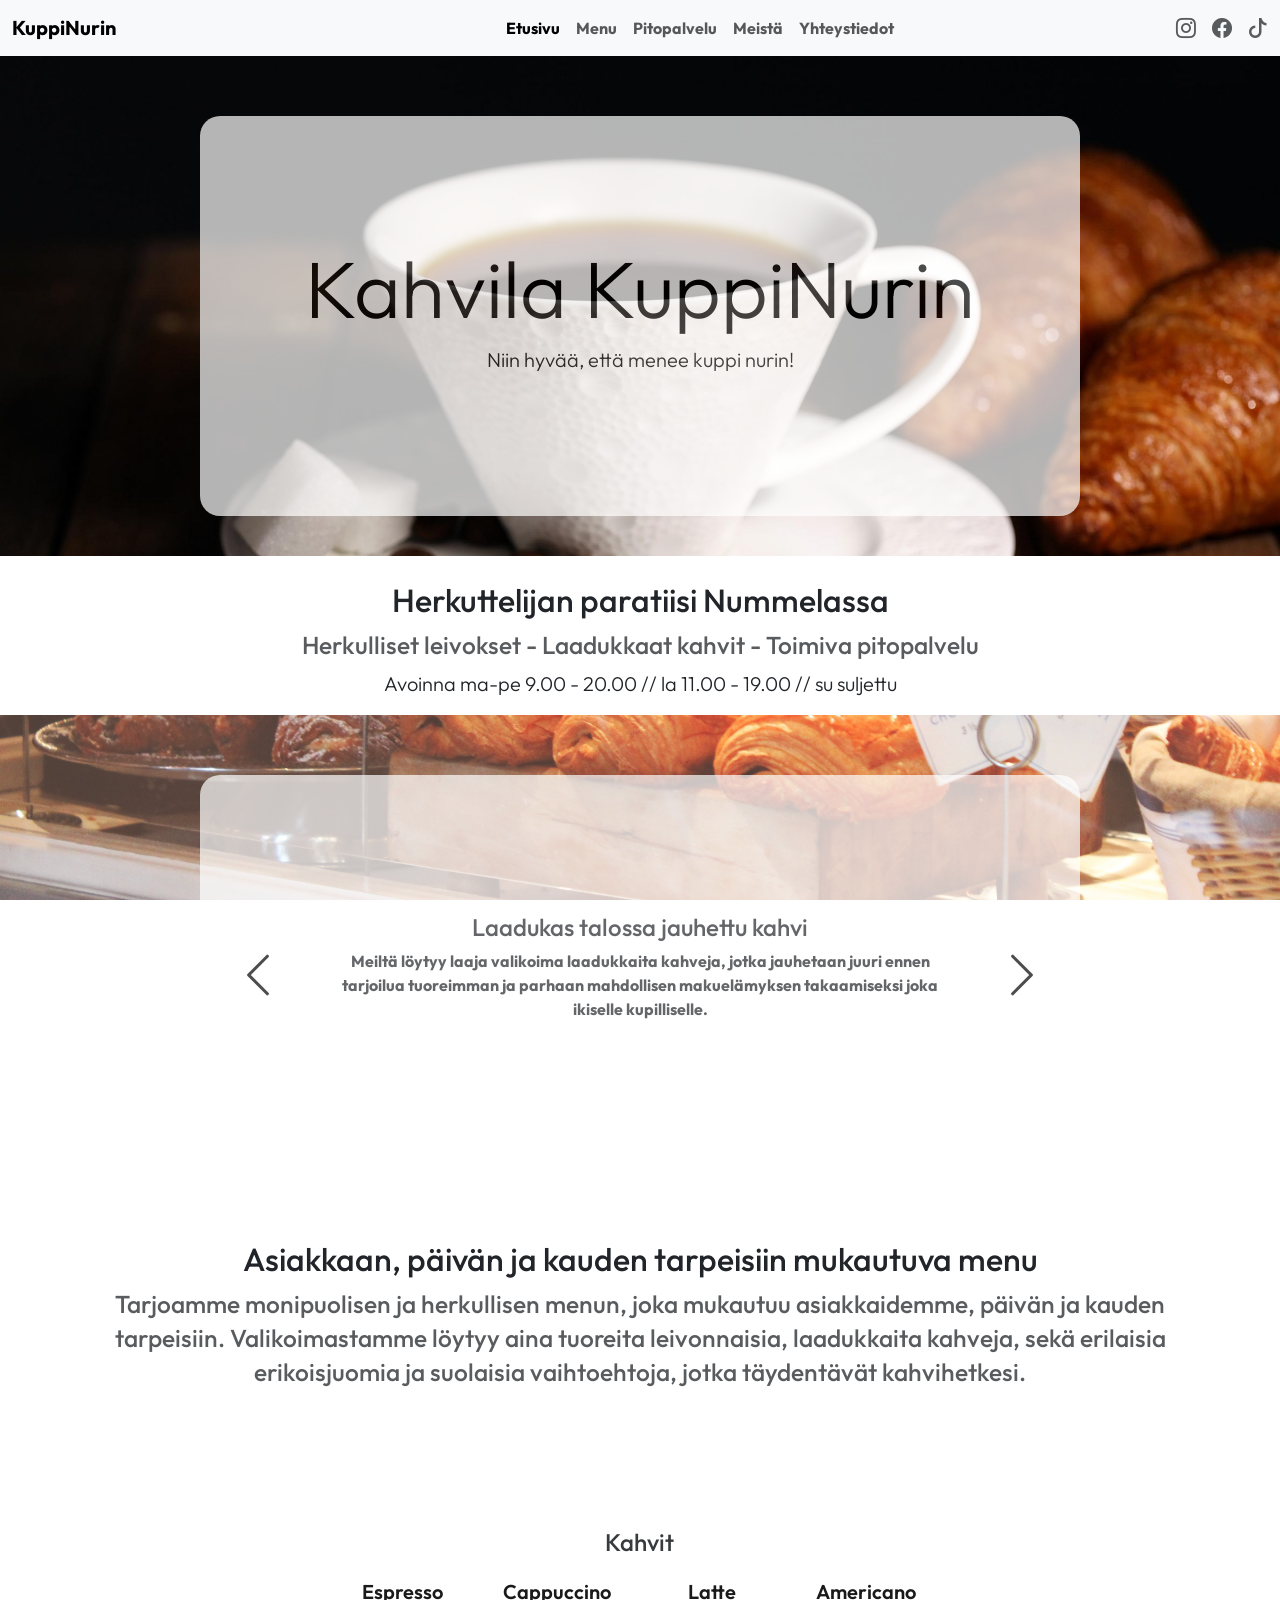
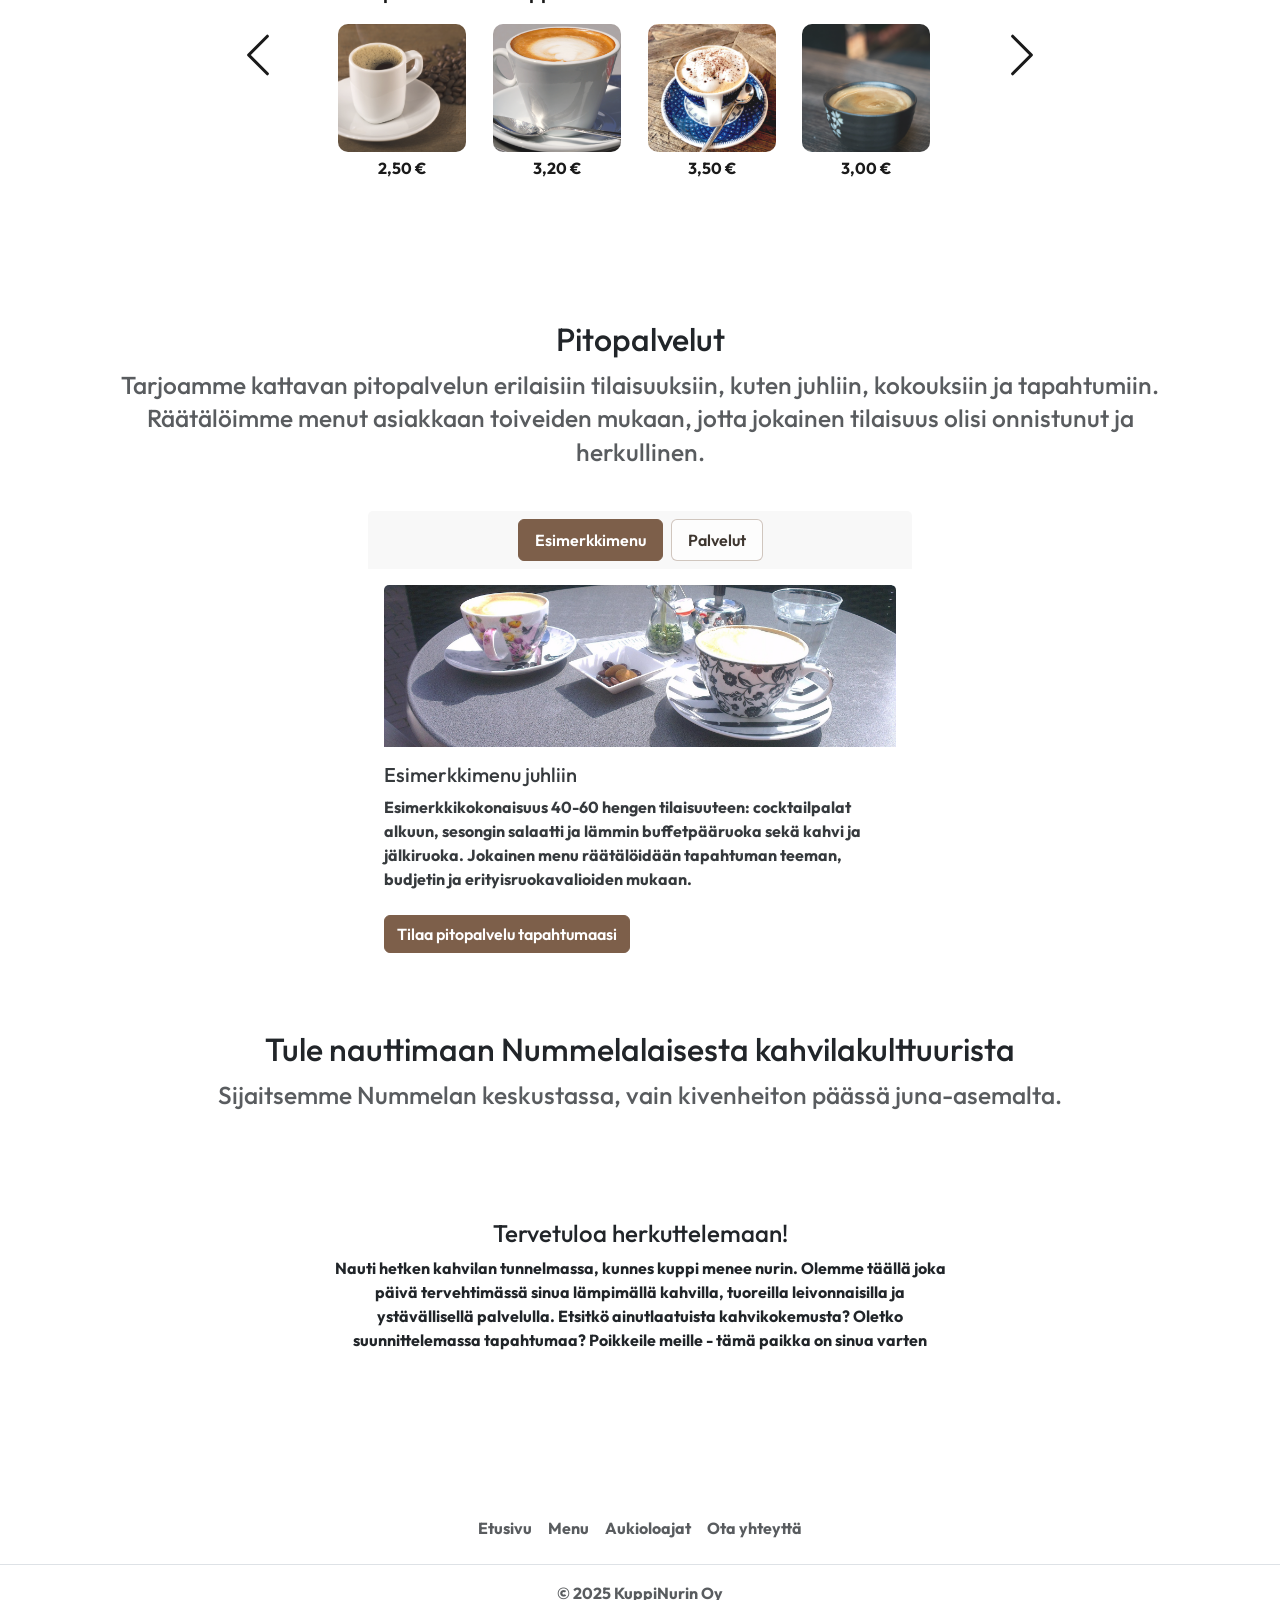
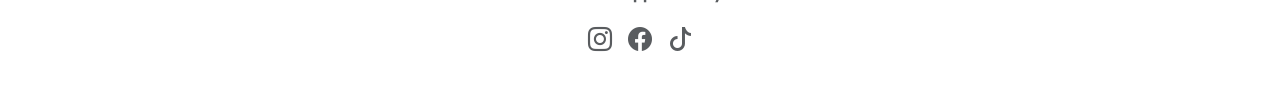
==== commit 0ddbec63: "feat: add social media links to footer across multiple pages" ====
--- a/index.html
+++ b/index.html
@@ -21,11 +21,12 @@
     <nav class="navbar navbar-expand-lg bg-body-tertiary justify-content-center" id="stickynav">
       <div class="container-fluid">
         <a class="navbar-brand" href="./index.html">KuppiNurin</a>
-        <button class="navbar-toggler" type="button" data-bs-toggle="collapse" data-bs-target="#navbarSupportedContent"
-          aria-controls="navbarSupportedContent" aria-expanded="false" aria-label="Toggle navigation">
+        <button class="navbar-toggler" type="button" data-bs-toggle="collapse"
+          data-bs-target="#navbar-supported-content" aria-controls="navbar-supported-content" aria-expanded="false"
+          aria-label="Toggle navigation">
           <span class="navbar-toggler-icon"></span>
         </button>
-        <div class="collapse navbar-collapse" id="navbarSupportedContent">
+        <div class="collapse navbar-collapse" id="navbar-supported-content">
           <ul class="navbar-nav mx-auto mb-2 mb-lg-0">
             <li class="nav-item">
               <a class="nav-link active" aria-current="page" href="./index.html">Etusivu</a>
@@ -436,6 +437,21 @@
       </li>
     </ul>
     <p class="text-center text-body-secondary">© 2025 KuppiNurin Oy</p>
+    <div class="d-flex justify-content-center align-items-center gap-3 mt-2" aria-label="KuppiNurin somekanavat">
+      <a class="text-body-secondary fs-4" href="https://www.instagram.com" target="_blank" rel="noopener noreferrer"
+        aria-label="Instagram">
+        <i class="bi bi-instagram" aria-hidden="true"></i>
+      </a>
+      <a class="text-body-secondary fs-4" href="https://www.facebook.com" target="_blank" rel="noopener noreferrer"
+        aria-label="Facebook">
+        <i class="bi bi-facebook" aria-hidden="true"></i>
+      </a>
+      <a class="text-body-secondary fs-4" href="https://www.tiktok.com" target="_blank" rel="noopener noreferrer"
+        aria-label="TikTok">
+        <i class="bi bi-tiktok" aria-hidden="true"></i>
+      </a>
+    </div>
+
   </footer>
   <!-- Bootstrap JavaScript + site-specific behavior -->
   <script src="https://cdn.jsdelivr.net/npm/bootstrap@5.3.8/dist/js/bootstrap.bundle.min.js"
--- a/index_style.css
+++ b/index_style.css
@@ -15,12 +15,12 @@
 
 /* Keep navbar links truly centered when social icons are on the right */
 @media (width >= 992px) {
-  #navbarSupportedContent {
+  #navbar-supported-content {
     position: relative;
     min-height: 2.5rem;
   }
 
-  #navbarSupportedContent > .navbar-nav {
+  #navbar-supported-content > .navbar-nav {
     position: absolute;
     left: 50%;
     transform: translateX(-50%);
@@ -292,6 +292,7 @@
   font-weight: 700;
   line-height: 1.2;
 }
+
 /* Experience section heading area */
 #experiencesectionseparator {
   width: 100%;
@@ -328,7 +329,7 @@
 }
 
 #experiencebackground {
-  background-color: rgba(255, 255, 255, 0.85);
+  background-color: rgb(255 255 255 / 85%);
   width: 70%;
   min-height: auto;
   height: auto;
@@ -380,10 +381,11 @@
     font-size: 1rem;
   }
 }
+
 /* Welcome section with inviting message */
 #welcome-section {
   width: 100%;
-  background-color: #ffffff;
+  background-color: #fff;
   display: flex;
   justify-content: center;
   align-items: center;
